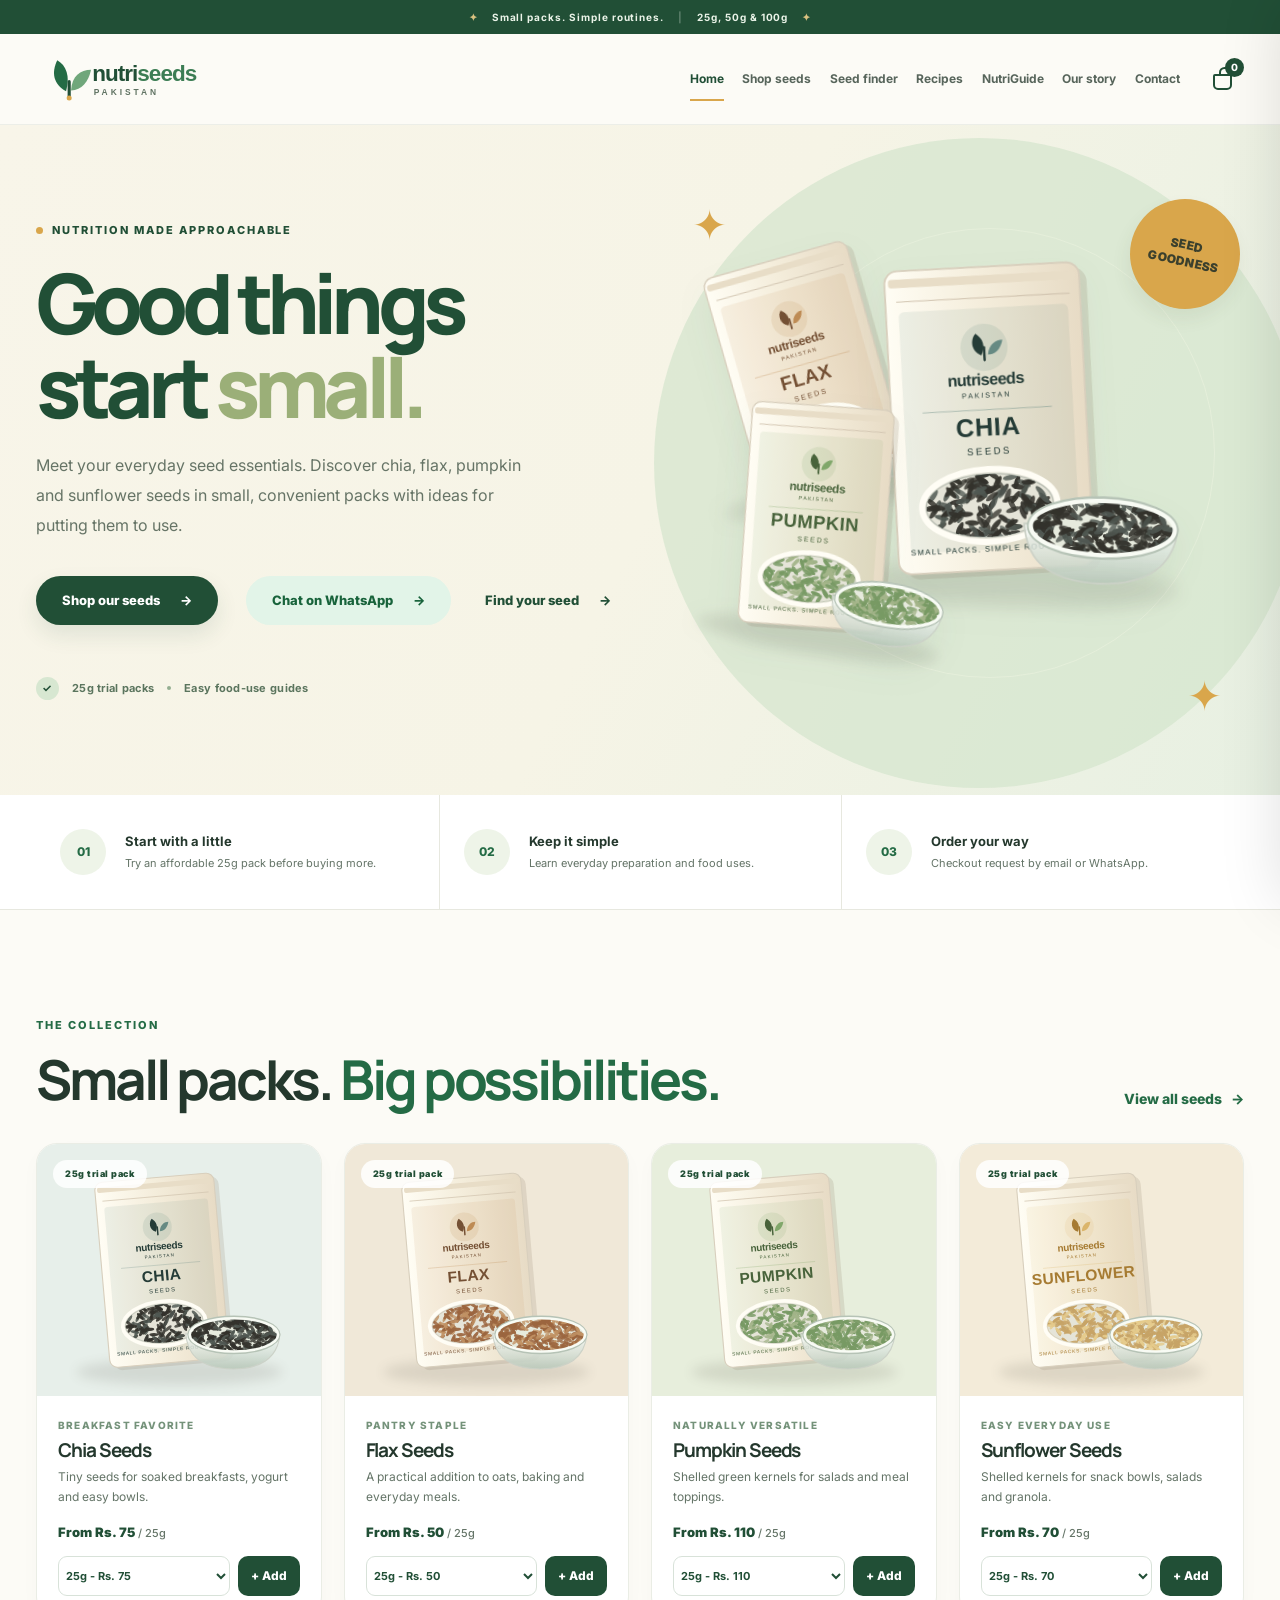
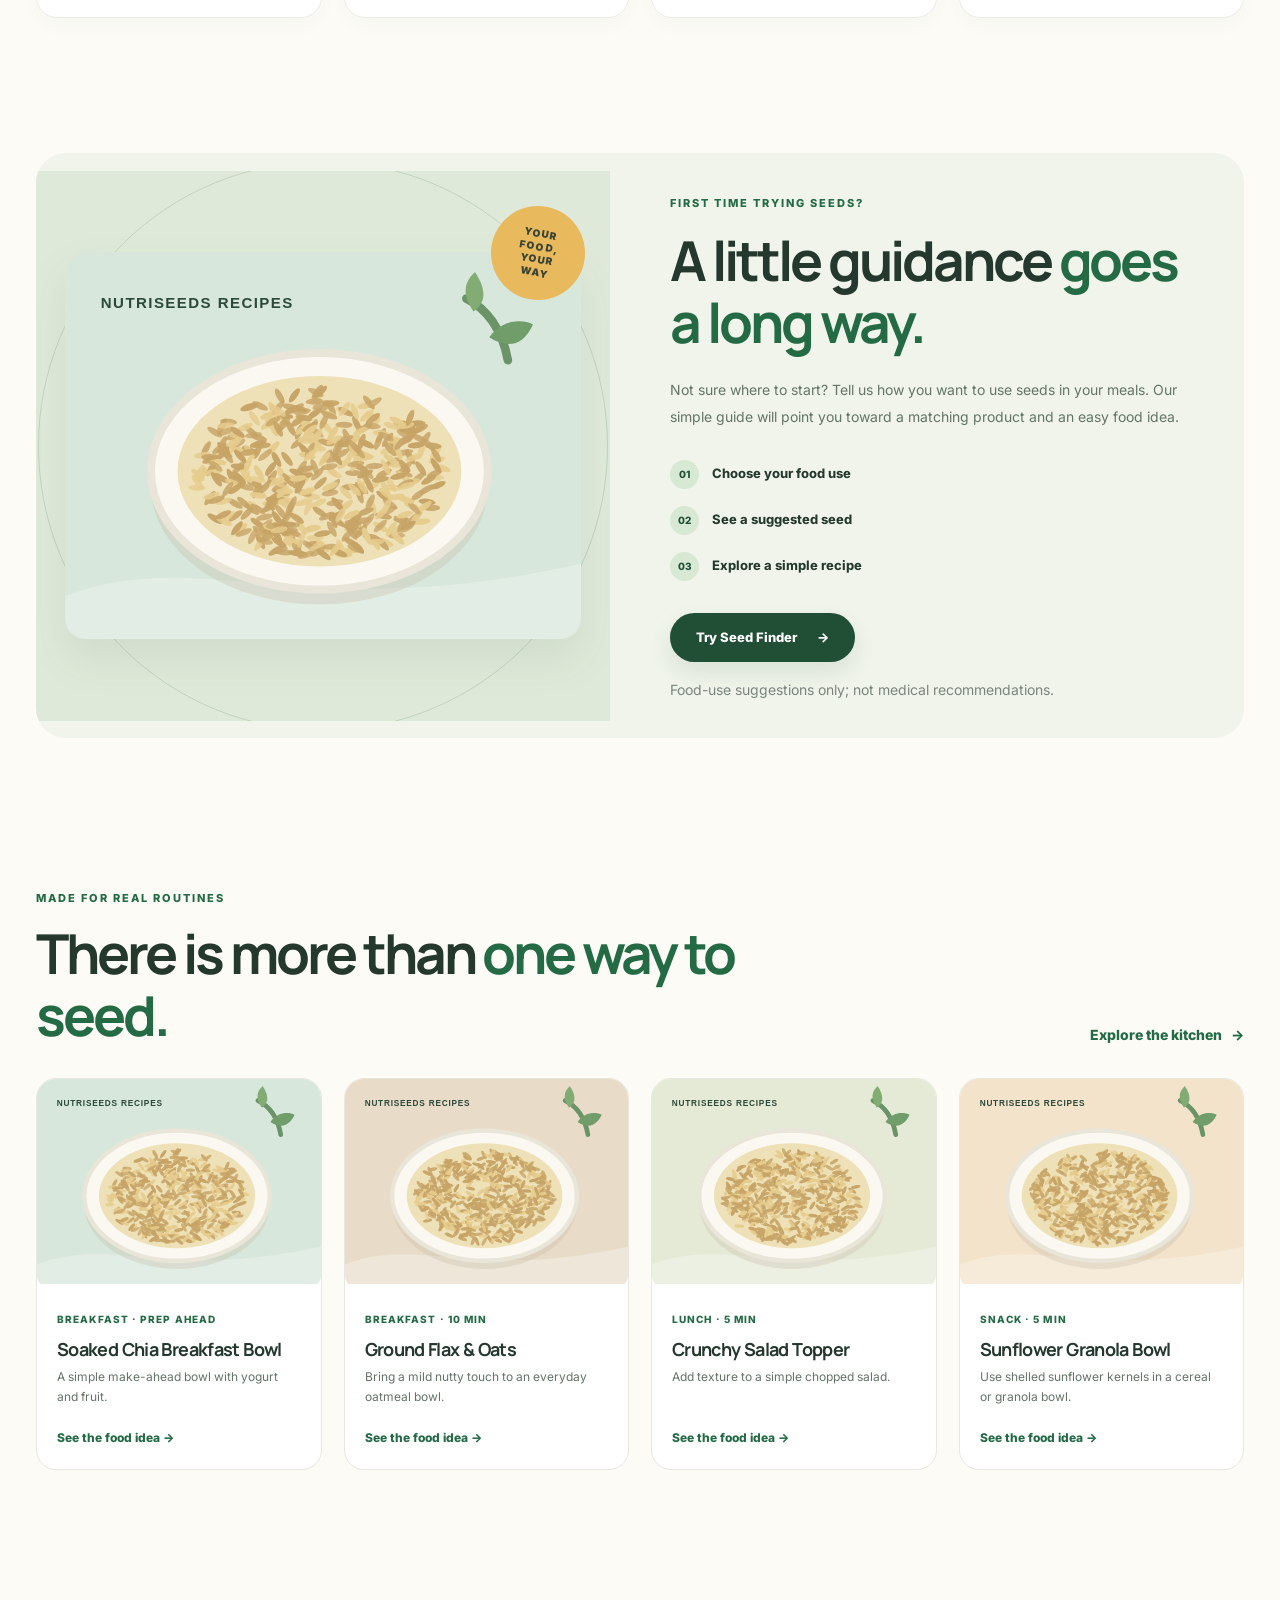
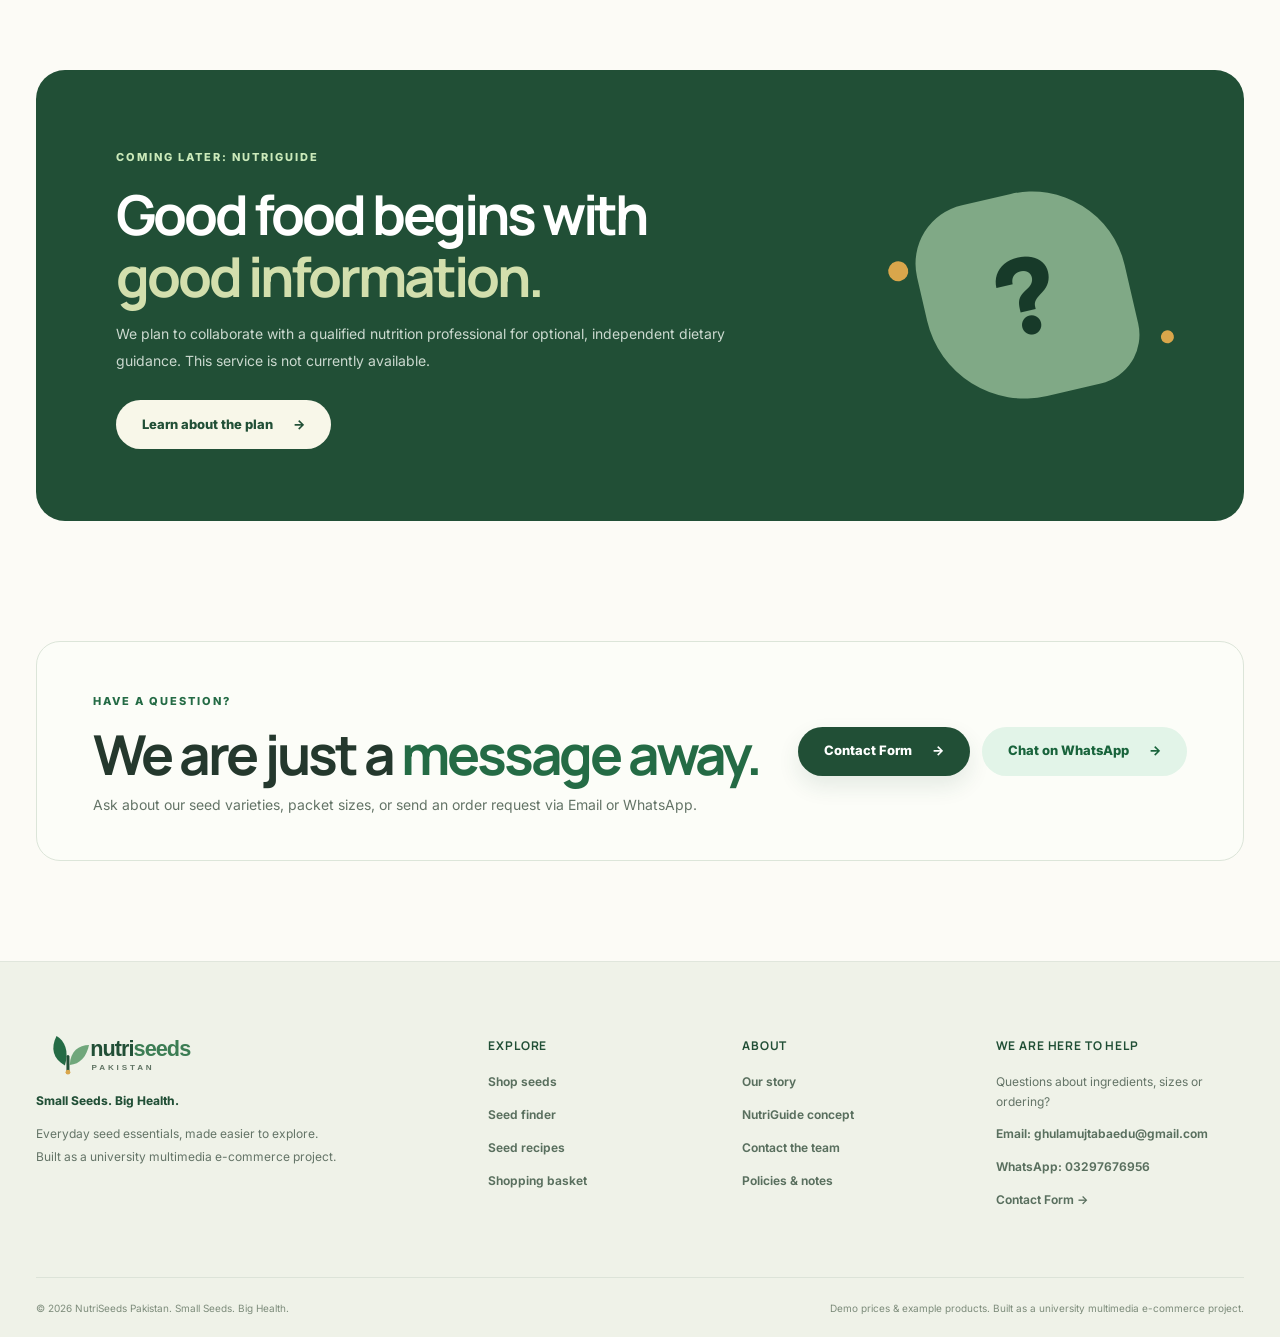
==== index.html @ e5b6f591 "NutriSeeds Pakistan - Completed e-commerce website with Formspree and WhatsApp integrations" ====
<!doctype html><html lang="en"><head><meta charset="utf-8"><meta name="viewport" content="width=device-width,initial-scale=1"><meta name="description" content="Affordable chia, flax, pumpkin and sunflower seeds in small packs. Learn food uses and request an order at NutriSeeds Pakistan."><meta name="theme-color" content="#214F36"><link rel="icon" type="image/svg+xml" href="assets/icons/symbol.svg"><link rel="preconnect" href="https://fonts.googleapis.com"><link rel="preconnect" href="https://fonts.gstatic.com" crossorigin><link href="https://fonts.googleapis.com/css2?family=Inter:wght@400;500;600;700;800&family=Manrope:wght@400;500;600;700;800&display=swap" rel="stylesheet"><link rel="stylesheet" href="assets/css/styles.css"><title>Everyday Seeds, Simply | NutriSeeds Pakistan</title><script src="assets/js/config.js" defer></script><script src="assets/js/data.js" defer></script><script src="assets/js/app.js" defer></script></head><body data-page="home"><a href="#main" class="skip-link">Skip to content</a><div class="announcement"><span class="tiny-star">&#10022;</span> Small packs. Simple routines. <span class="announcement-divider">|</span> 25g, 50g &amp; 100g <span class="tiny-star">&#10022;</span></div>
<header class="site-header"><div class="container nav-shell"><a href="index.html" class="brand" aria-label="NutriSeeds Pakistan home"><img src="assets/icons/logo.svg" width="222" height="56" alt="NutriSeeds Pakistan logo"></a><nav class="desktop-nav" aria-label="Main navigation"><a href="index.html" class="nav-link is-active" aria-current=page>Home</a><a href="shop.html" class="nav-link " >Shop seeds</a><a href="seed-finder.html" class="nav-link " >Seed finder</a><a href="recipes.html" class="nav-link " >Recipes</a><a href="nutriguide.html" class="nav-link " >NutriGuide</a><a href="about.html" class="nav-link " >Our story</a><a href="contact.html" class="nav-link " >Contact</a></nav><div class="header-actions"><button type="button" class="icon-btn cart-trigger" data-drawer-open aria-label="Open shopping basket"><span class="symbol-basket" aria-hidden="true"></span><span class="cart-count" data-cart-count>0</span></button><button class="icon-btn menu-toggle" type="button" data-menu-toggle aria-expanded="false" aria-controls="mobile-nav" aria-label="Open menu"><span></span><span></span><span></span></button></div></div><nav id="mobile-nav" class="mobile-nav" aria-label="Mobile navigation" hidden><a href="index.html" class="nav-link is-active" aria-current=page>Home</a><a href="shop.html" class="nav-link " >Shop seeds</a><a href="seed-finder.html" class="nav-link " >Seed finder</a><a href="recipes.html" class="nav-link " >Recipes</a><a href="nutriguide.html" class="nav-link " >NutriGuide</a><a href="about.html" class="nav-link " >Our story</a><a href="contact.html" class="nav-link " >Contact</a><a href="cart.html" class="nav-link">My basket</a></nav></header><main id="main">
<section class="hero"><div class="container hero-grid"><div class="hero-copy"><span class="eyebrow eyebrow-dark"><span class="eyebrow-dot"></span> NUTRITION MADE APPROACHABLE</span><h1>Good things<br>start <em>small.</em></h1><p class="hero-desc">Meet your everyday seed essentials. Discover chia, flax, pumpkin and sunflower seeds in small, convenient packs with ideas for putting them to use.</p><div class="hero-buttons"><a class="btn btn-primary" href="shop.html">Shop our seeds <span aria-hidden="true">&rarr;</span></a><a class="btn btn-whatsapp" href="https://wa.me/923297676956?text=Hello%20NutriSeeds%20Pakistan!%20I%20am%20interested%20in%20your%20seed%20products.%20Please%20share%20more%20information." target="_blank" rel="noopener noreferrer">Chat on WhatsApp <span aria-hidden="true">&rarr;</span></a><a class="btn btn-plain" href="seed-finder.html">Find your seed <span aria-hidden="true">&rarr;</span></a></div><div class="hero-foot"><span class="hero-foot-icon">&#10003;</span><span>25g trial packs</span><span class="foot-dot"></span><span>Easy food-use guides</span></div></div><div class="hero-visual"><div class="hero-orbit hero-orbit-one"></div><div class="hero-orbit hero-orbit-two"></div><div class="hero-sticker">SEED<br>GOODNESS <span>&#10022;</span></div><img class="hero-pack hero-pack-back" src="assets/images/flax.svg" alt="Illustration of NutriSeeds flax seeds packet"><img class="hero-pack hero-pack-center" src="assets/images/chia.svg" alt="Illustration of NutriSeeds chia seeds packet"><img class="hero-pack hero-pack-front" src="assets/images/pumpkin.svg" alt="Illustration of NutriSeeds pumpkin seeds packet"><div class="hero-spark hero-spark-one">&#10022;</div><div class="hero-spark hero-spark-two">&#10022;</div></div></div></section>
<section class="benefit-band"><div class="container benefit-grid"><div class="benefit"><span class="benefit-icon">01</span><div><strong>Start with a little</strong><p>Try an affordable 25g pack before buying more.</p></div></div><div class="benefit"><span class="benefit-icon">02</span><div><strong>Keep it simple</strong><p>Learn everyday preparation and food uses.</p></div></div><div class="benefit"><span class="benefit-icon">03</span><div><strong>Order your way</strong><p>Checkout request by email or WhatsApp.</p></div></div></div></section>
<section class="section"><div class="container"><div class="section-head"><div><span class="eyebrow">THE COLLECTION</span><h2>Small packs. <em>Big possibilities.</em></h2></div><a class="text-link" href="shop.html">View all seeds <span aria-hidden="true">&rarr;</span></a></div><div class="product-grid" id="featured-products"></div></div></section>
<section class="section section-inset"><div class="container"><div class="feature-split"><div class="feature-art"><div class="feature-art-ring"></div><img src="assets/images/chia-breakfast.svg" alt="Illustrated breakfast bowl with seeds" loading="lazy"><span class="floating-note">YOUR FOOD,<br>YOUR WAY</span></div><div class="feature-copy"><span class="eyebrow">FIRST TIME TRYING SEEDS?</span><h2>A little guidance <em>goes a long way.</em></h2><p>Not sure where to start? Tell us how you want to use seeds in your meals. Our simple guide will point you toward a matching product and an easy food idea.</p><div class="mini-steps"><div><span>01</span> Choose your food use</div><div><span>02</span> See a suggested seed</div><div><span>03</span> Explore a simple recipe</div></div><a href="seed-finder.html" class="btn btn-primary">Try Seed Finder <span aria-hidden="true">&rarr;</span></a><p class="fine-print">Food-use suggestions only; not medical recommendations.</p></div></div></div></section>
<section class="section"><div class="container"><div class="section-head"><div><span class="eyebrow">MADE FOR REAL ROUTINES</span><h2>There is more than <em>one way to seed.</em></h2></div><a class="text-link" href="recipes.html">Explore the kitchen <span aria-hidden="true">&rarr;</span></a></div><div class="recipe-grid" id="featured-recipes"></div></div></section>
<section class="section"><div class="container"><div class="guide-banner"><div><span class="eyebrow eyebrow-light">COMING LATER: NUTRIGUIDE</span><h2>Good food begins with <em>good information.</em></h2><p>We plan to collaborate with a qualified nutrition professional for optional, independent dietary guidance. This service is not currently available.</p><a href="nutriguide.html" class="btn btn-light">Learn about the plan <span aria-hidden="true">&rarr;</span></a></div><div class="guide-shape"><span>?</span><span class="guide-shape-dot one"></span><span class="guide-shape-dot two"></span></div></div></div></section>
<section class="section section-last"><div class="container newsletter-card"><div><span class="eyebrow">HAVE A QUESTION?</span><h2>We are just a <em>message away.</em></h2><p>Ask about our seed varieties, packet sizes, or send an order request via Email or WhatsApp.</p></div><div style="display:flex;gap:12px;flex-wrap:wrap;"><a class="btn btn-primary" href="contact.html">Contact Form <span aria-hidden="true">&rarr;</span></a><a class="btn btn-whatsapp" href="https://wa.me/923297676956?text=Hello%20NutriSeeds%20Pakistan!%20I%20am%20interested%20in%20your%20seed%20products.%20Please%20share%20more%20information." target="_blank" rel="noopener noreferrer">Chat on WhatsApp <span aria-hidden="true">&rarr;</span></a></div></div></section>
</main><footer class="footer"><div class="container footer-grid"><div class="footer-brand"><img src="assets/icons/logo.svg" width="210" height="52" alt="NutriSeeds Pakistan"><p>Small Seeds. Big Health.</p><p>Everyday seed essentials, made easier to explore. Built as a university multimedia e-commerce project.</p></div><div><h3>Explore</h3><a href="shop.html">Shop seeds</a><a href="seed-finder.html">Seed finder</a><a href="recipes.html">Seed recipes</a><a href="cart.html">Shopping basket</a></div><div><h3>About</h3><a href="about.html">Our story</a><a href="nutriguide.html">NutriGuide concept</a><a href="contact.html">Contact the team</a><a href="about.html#policies">Policies &amp; notes</a></div><div><h3>We are here to help</h3><p>Questions about ingredients, sizes or ordering?</p><a class="footer-contact" href="mailto:ghulamujtabaedu@gmail.com">Email: ghulamujtabaedu@gmail.com</a><a class="footer-contact" href="https://wa.me/923297676956?text=Hello%20NutriSeeds%20Pakistan!%20I%20am%20interested%20in%20your%20seed%20products.%20Please%20share%20more%20information." target="_blank" rel="noopener noreferrer">WhatsApp: 03297676956</a><a class="footer-contact" href="contact.html">Contact Form &rarr;</a></div></div><div class="container footer-bottom"><span>&copy; <span id="year">2026</span> NutriSeeds Pakistan. Small Seeds. Big Health.</span><span>Demo prices &amp; example products. Built as a university multimedia e-commerce project.</span></div></footer><div class="drawer-backdrop" id="drawer-backdrop" hidden></div><aside class="cart-drawer" id="cart-drawer" role="dialog" aria-modal="true" aria-labelledby="drawer-heading" aria-hidden="true" inert><div class="drawer-head"><div><span class="eyebrow">YOUR PICKS</span><h2 id="drawer-heading">Shopping basket <span data-cart-count>0</span></h2></div><button type="button" class="icon-btn close-drawer" aria-label="Close basket" data-drawer-close>&times;</button></div><div id="drawer-items" class="drawer-items"></div><div class="drawer-footer"><div class="subtotal-row"><span>Subtotal</span><strong id="drawer-subtotal">Rs. 0</strong></div><p class="fine-print">Delivery is confirmed separately. No payment is taken on this website.</p><a href="cart.html" class="btn btn-primary btn-block">Go to checkout <span aria-hidden="true">&rarr;</span></a><button type="button" class="btn btn-whatsapp btn-block" id="drawer-whatsapp-btn" style="margin-top:10px;">Quick Order via WhatsApp <span aria-hidden="true">&rarr;</span></button></div></aside><div id="toast" class="toast" role="status" aria-live="polite"></div></body></html>
---- assets/css/styles.css ----
:root{--forest:#214f36;--forest-dark:#163b2a;--green:#246b45;--sage:#78aa86;--cream:#f6f3e8;--canvas:#fcfbf6;--ink:#24382d;--muted:#647467;--gold:#d9a64b;--line:#e7e8df;--card:#fff;--soft:#eff4e8;--radius:22px;--shadow:0 20px 48px rgba(22,59,42,.08)}
*{box-sizing:border-box}html{scroll-behavior:smooth}body{margin:0;background:var(--canvas);color:var(--ink);font:16px/1.65 Inter,Arial,sans-serif;-webkit-font-smoothing:antialiased}img{display:block;max-width:100%}button,input,textarea,select{font:inherit}button{cursor:pointer}button:disabled{cursor:not-allowed;opacity:.55}a{color:inherit;text-decoration:none}h1,h2,h3,h4,p{margin-top:0}h1,h2,h3,h4{font-family:Manrope,Inter,Arial,sans-serif;letter-spacing:-.055em;line-height:1.13}h1{font-size:clamp(3.1rem,6.5vw,6.7rem)}h2{font-size:clamp(2.15rem,4.3vw,4rem)}h3{font-size:1.24rem;letter-spacing:-.035em}em{font-style:normal;color:var(--green)}p{color:var(--muted)}.container{max-width:1216px;width:calc(100% - 72px);margin-inline:auto}.narrow{max-width:820px}.section{padding:100px 0}.section-last{padding-top:20px;padding-bottom:100px}.soft-section{background:#f4f6ee}.section-inset{padding-top:35px;padding-bottom:45px}.eyebrow{display:inline-flex;align-items:center;gap:9px;color:var(--green);font:800 11px/1.5 Inter,Arial,sans-serif;letter-spacing:.18em;text-transform:uppercase}.eyebrow-dark{color:var(--forest)}.eyebrow-light{color:#cbeaba}.eyebrow-dot{width:7px;height:7px;border-radius:50%;background:var(--gold)}.text-link{font-size:14px;font-weight:800;color:var(--green);display:inline-flex;gap:9px;align-items:center;white-space:nowrap}.text-link:hover{text-decoration:underline}.btn{display:inline-flex;align-items:center;justify-content:center;gap:20px;padding:15px 25px;border:1px solid transparent;border-radius:100px;font-size:13px;line-height:1.2;font-weight:800;transition:transform .2s,background .2s,border-color .2s,box-shadow .2s;text-align:center;min-height:49px}.btn:hover:not(:disabled){transform:translateY(-2px)}.btn:focus-visible,a:focus-visible,button:focus-visible,input:focus-visible,select:focus-visible,textarea:focus-visible,summary:focus-visible{outline:3px solid #daa340;outline-offset:3px}.btn-primary{background:var(--forest);color:#fff;box-shadow:0 10px 22px #214f361b}.btn-primary:hover{background:#32774f}.btn-outline{background:#fff;color:var(--forest);border-color:#b1c5b2}.btn-outline:hover{border-color:var(--forest)}.btn-plain{padding-left:5px;padding-right:5px;color:var(--forest)}.btn-light{background:#f8f7e9;color:var(--forest)}.btn-block{width:100%}.btn-whatsapp{background:#e2f4e8;color:#18633b}.btn-whatsapp:hover{background:#c9e9d4}.fine-print{font-size:12px;color:#79857c;line-height:1.65}.skip-link{position:absolute;z-index:500;top:-100px;left:20px;background:#fff;color:#000;padding:12px}.skip-link:focus{top:15px}.announcement{min-height:34px;display:flex;gap:14px;justify-content:center;align-items:center;background:var(--forest);color:#ebf4e9;font-size:10px;letter-spacing:.095em;font-weight:700;text-align:center;padding:7px 16px}.tiny-star{color:#d9c180}.announcement-divider{opacity:.3}.site-header{z-index:80;position:sticky;top:0;background:rgba(252,251,246,.96);backdrop-filter:blur(16px);border-bottom:1px solid rgba(33,79,54,.07)}.nav-shell{display:flex;align-items:center;justify-content:space-between;gap:20px;height:90px}.brand{flex-shrink:0}.brand img{width:218px;height:auto}.desktop-nav{display:flex;align-items:center;gap:clamp(11px,1.45vw,25px);margin-left:auto}.nav-link{font-size:12px;white-space:nowrap;font-weight:700;color:#57655b;position:relative;transition:color .2s}.nav-link:hover,.nav-link.is-active{color:var(--forest)}.desktop-nav .nav-link.is-active:after{content:"";position:absolute;bottom:-12px;left:0;right:0;height:2px;background:var(--gold)}.header-actions{display:flex;align-items:center;gap:12px}.icon-btn{border:0;background:transparent;display:inline-flex;position:relative;align-items:center;justify-content:center;width:44px;height:44px;border-radius:50%;color:var(--forest)}.icon-btn:hover{background:#eaf0e8}.cart-count{position:absolute;top:1px;right:0;width:19px;height:19px;font-size:10px;border-radius:50%;color:#fff;background:var(--forest);display:grid;place-items:center;font-weight:800}.symbol-basket{width:19px;height:16px;border:2px solid var(--forest);border-radius:2px 2px 5px 5px;position:relative;margin-top:6px}.symbol-basket:before{content:"";position:absolute;left:4px;top:-9px;width:7px;height:7px;border:2px solid var(--forest);border-bottom:0;border-radius:8px 8px 0 0}.menu-toggle{display:none;flex-direction:column;gap:5px}.menu-toggle span{display:block;width:20px;height:2px;background:var(--forest);border-radius:1px}.mobile-nav{display:none}.hero{background:linear-gradient(116deg,#f8f5e9 0%,#f6f4e6 52%,#e7f0e2 100%);overflow:hidden}.hero-grid{min-height:656px;display:grid;grid-template-columns:52% 48%;align-items:center}.hero-copy{position:relative;z-index:3;padding:70px 0 75px}.hero h1{max-width:680px;margin:18px 0 22px;font-weight:800;color:var(--forest);letter-spacing:-.082em;line-height:1.01}.hero h1 em{color:#9baf78}.hero-desc{font-size:16px;line-height:1.9;max-width:510px;color:#667466}.hero-buttons{display:flex;align-items:center;gap:28px;flex-wrap:wrap;margin-top:35px}.hero-foot{display:flex;gap:13px;align-items:center;margin-top:52px;color:#5b755e;font-size:11px;font-weight:700;letter-spacing:.025em}.hero-foot-icon{border-radius:50%;width:23px;height:23px;background:#d7e7d1;display:inline-grid;place-items:center;color:var(--forest)}.foot-dot{width:4px;height:4px;border-radius:50%;background:#94ae91}.hero-visual{height:670px;position:relative;isolation:isolate}.hero-orbit{position:absolute;border-radius:50%;z-index:-2}.hero-orbit-one{width:650px;height:650px;background:#d5e5ce;left:-10px;top:13px;opacity:.7}.hero-orbit-two{width:450px;height:450px;border:1px solid #e8f0dc;left:101px;top:103px;opacity:.8}.hero-pack{position:absolute;width:min(110%,560px);filter:drop-shadow(0 16px 16px #29513b10)}.hero-pack-back{width:350px;top:85px;left:-13px;transform:rotate(-11deg)}.hero-pack-center{width:460px;top:88px;left:123px;transform:rotate(2deg)}.hero-pack-front{width:335px;top:244px;left:5px;transform:rotate(9deg)}.hero-sticker{position:absolute;z-index:3;right:4px;top:74px;background:var(--gold);color:#3b402d;width:110px;height:110px;border-radius:50%;display:grid;place-items:center;text-align:center;font-size:12px;font-weight:900;line-height:1.4;letter-spacing:.04em;transform:rotate(12deg);box-shadow:0 10px 18px #47553015}.hero-sticker span{display:none}.hero-spark{position:absolute;color:var(--gold);font-size:42px}.hero-spark-one{top:65px;left:28px}.hero-spark-two{bottom:65px;right:22px}.benefit-band{background:#fff;border-bottom:1px solid var(--line)}.benefit-grid{display:grid;grid-template-columns:repeat(3,1fr)}.benefit{display:flex;align-items:center;gap:19px;padding:34px 24px}.benefit+.benefit{border-left:1px solid var(--line)}.benefit-icon{border-radius:50%;width:46px;height:46px;display:grid;flex-shrink:0;place-items:center;background:#eef4e8;color:var(--green);font-weight:800;font-size:12px}.benefit strong{display:block;font-size:13px}.benefit p{font-size:11px;margin:3px 0 0;line-height:1.6}.section-head{display:flex;align-items:flex-end;justify-content:space-between;gap:30px;margin-bottom:32px}.section-head h2{max-width:740px;margin:12px 0 0}.product-grid{display:grid;grid-template-columns:repeat(4,minmax(0,1fr));gap:22px}.product-card{border:1px solid #eaede5;border-radius:21px;background:#fff;overflow:hidden;display:flex;flex-direction:column;box-shadow:0 8px 20px rgba(33,79,54,.025);transition:transform .2s,box-shadow .2s}.product-card:hover{transform:translateY(-4px);box-shadow:var(--shadow)}.product-card .product-media{display:flex;align-items:center;justify-content:center;position:relative;background:var(--tile,#eff4e8);min-height:250px;overflow:hidden}.product-card .product-media img{width:100%;max-width:330px;height:252px;object-fit:contain;transition:transform .25s}.product-card:hover .product-media img{transform:scale(1.055)}.product-card .product-media .small-badge{position:absolute;top:16px;left:16px;color:var(--forest);background:#ffffffda;border-radius:100px;padding:7px 12px;font-size:9px;font-weight:900;letter-spacing:.06em}.product-content{padding:21px;display:flex;flex-direction:column;flex:1}.product-content .product-meta{color:#74927a;font-size:10px;letter-spacing:.12em;font-weight:800;text-transform:uppercase}.product-content h3{font-size:19px;letter-spacing:-.055em;margin:7px 0 5px}.product-content h3 a:hover{text-decoration:underline}.product-content p{font-size:12px;line-height:1.7;margin:0 0 13px;min-height:42px}.product-price{font-size:13px;font-weight:900;color:var(--forest);margin-top:auto}.product-price small{font-weight:500;color:var(--muted);font-size:11px}.product-purchase{display:flex;gap:8px;margin-top:13px}.product-purchase select{font-size:11px;font-weight:700;background:#fff;border:1px solid #d8e2d9;border-radius:9px;padding:9px 3px;min-width:0;flex:1;color:var(--forest)}.product-purchase button{border:0;background:var(--forest);color:#fff;border-radius:10px;padding:10px 13px;font-size:12px;font-weight:800;white-space:nowrap}.product-purchase button:hover{background:#397c53}.feature-split{display:grid;grid-template-columns:1fr 1fr;align-items:center;gap:60px;border-radius:30px;background:#f0f4ea;overflow:hidden;min-height:540px}.feature-art{position:relative;background:#dfe9d9;min-height:550px;display:grid;place-items:center;overflow:hidden}.feature-art img{width:90%;position:relative;z-index:1;filter:drop-shadow(0 20px 20px rgba(31,57,30,.07));border-radius:20px}.feature-art-ring{width:570px;height:570px;border:1px solid #bfd4bd;border-radius:50%;position:absolute}.floating-note{position:absolute;top:35px;right:25px;z-index:2;background:#e8b95d;color:#3b4535;font:900 10px/1.3 Inter,sans-serif;letter-spacing:.12em;padding:20px;border-radius:50%;width:94px;height:94px;display:grid;place-items:center;text-align:center;transform:rotate(10deg)}.feature-copy{padding:35px 65px 35px 0}.feature-copy h2{margin:15px 0 22px}.feature-copy p{font-size:14px;line-height:1.95}.mini-steps{display:grid;gap:17px;margin:30px 0 32px}.mini-steps div{font-size:13px;font-weight:750}.mini-steps span{display:inline-grid;place-items:center;width:29px;height:29px;border-radius:50%;background:#d8e9d3;color:var(--forest);font-weight:800;font-size:10px;margin-right:10px}.feature-copy .fine-print{margin:14px 0 0}.recipe-grid{display:grid;grid-template-columns:repeat(4,minmax(0,1fr));gap:22px}.recipe-card{border-radius:20px;overflow:hidden;background:#fff;border:1px solid var(--line)}.recipe-card img{width:100%;height:205px;object-fit:cover}.recipe-content{padding:20px}.recipe-content .recipe-tag{font-size:10px;letter-spacing:.11em;text-transform:uppercase;color:var(--green);font-weight:800}.recipe-content h3{margin:8px 0;font-size:18px}.recipe-content p{font-size:12px;min-height:44px;margin-bottom:12px}.recipe-content .text-link{font-size:12px}.guide-banner{background:var(--forest);color:#fff;border-radius:29px;padding:72px 80px;display:grid;grid-template-columns:1fr 240px;align-items:center;gap:50px;overflow:hidden;position:relative}.guide-banner h2{color:#fff;max-width:650px;margin:14px 0}.guide-banner h2 em{color:#d3dfad}.guide-banner p{color:#cbd9cf;max-width:670px;font-size:14px;line-height:1.9;margin-bottom:26px}.guide-shape{width:205px;height:205px;background:#80a986;transform:rotate(-13deg);border-radius:60px 95px 50px 100px;display:grid;place-items:center;position:relative;color:#173a29;font-size:105px;font-weight:800}.guide-shape-dot{position:absolute;background:var(--gold);border-radius:50%;width:20px;height:20px}.guide-shape-dot.one{left:-27px;top:40px}.guide-shape-dot.two{right:-32px;bottom:24px;width:13px;height:13px}.newsletter-card{border:1px solid #dce5d9;padding:44px 56px;border-radius:24px;display:flex;gap:30px;align-items:center;justify-content:space-between;background:#fcfdf8}.newsletter-card h2{margin:10px 0 8px}.newsletter-card p{margin-bottom:0;font-size:14px}.footer{background:#eff2e8;border-top:1px solid #e0e6dc;padding:66px 0 0}.footer-grid{display:grid;grid-template-columns:2fr 1fr 1fr 1.25fr;gap:55px;padding-bottom:55px}.footer-brand img{max-width:210px}.footer-brand p{font-size:12px;line-height:1.9;max-width:300px;margin:10px 0 0}.footer-brand p:first-of-type{font-weight:750;color:var(--forest)}.footer h3{font-size:12px;text-transform:uppercase;letter-spacing:.07em;margin:11px 0 20px;color:var(--forest)}.footer a{display:block;font-size:12px;color:#596f5e;margin-bottom:13px;font-weight:650}.footer a:hover{color:var(--forest);text-decoration:underline}.footer-grid>div:last-child p{font-size:12px}.footer-bottom{border-top:1px solid #dce3d8;min-height:60px;display:flex;align-items:center;justify-content:space-between;gap:10px;color:#7d8c7b;font-size:10px}.page-top{background:#eff3e9;padding:98px 0 100px;position:relative;overflow:hidden}.page-top:after{content:"";position:absolute;right:-120px;top:-120px;width:475px;height:475px;border-radius:50%;border:1px solid #ceddc9;box-shadow:0 0 0 80px #e4eddd50,0 0 0 170px #e7f0e366;pointer-events:none}.page-top h1{color:var(--forest);font-size:clamp(3.25rem,6vw,6.1rem);margin:17px 0 22px;line-height:1.05}.page-top p{max-width:620px;color:#687b6b;font-size:16px;line-height:1.9;margin-bottom:0}.page-top-small{padding:69px 0 75px}.page-top-small h1{font-size:clamp(3rem,5vw,5rem)}.shop-section{padding-top:55px}.shop-toolbar{display:flex;align-items:center;justify-content:space-between;gap:25px;flex-wrap:wrap;margin-bottom:26px}.shop-toolbar p{font-size:12px;margin:0}.shop-toolbar p strong{color:var(--forest)}.toolbar-controls{display:flex;align-items:center;gap:9px;flex-wrap:wrap}.toolbar-controls label{font-size:11px;color:var(--muted);font-weight:700}.toolbar-controls select{border:1px solid #dce5d9;background:#fff;border-radius:10px;padding:10px 12px;font-size:11px;color:var(--forest)}.shop-info{border-radius:12px;background:#f2f5ed;display:flex;align-items:center;gap:12px;margin-top:34px;padding:18px 22px}.shop-info p{font-size:11px;line-height:1.7;margin:0}.info-dot{border:1px solid #6b9b73;color:var(--forest);border-radius:50%;width:20px;height:20px;display:grid;place-items:center;font-size:12px;flex-shrink:0}.breadcrumb{display:flex;gap:11px;align-items:center;font-size:11px;color:#7a897c;margin-bottom:28px}.breadcrumb a:hover{text-decoration:underline}.product-detail{display:grid;grid-template-columns:1.05fr .95fr;gap:65px}.product-detail-image{border-radius:27px;min-height:565px;background:var(--tile);display:grid;place-items:center;overflow:hidden}.product-detail-image img{height:auto;width:90%;max-width:590px}.detail-info{padding:24px 0}.detail-info h1{font-size:clamp(2.65rem,4.4vw,4.6rem);margin:18px 0 15px}.detail-info .lead{font-size:15px;line-height:1.9;max-width:500px}.detail-price{font-size:30px;font-weight:850;letter-spacing:-.035em;color:var(--forest);margin:24px 0 20px}.detail-control-label{display:block;font-size:11px;font-weight:850;letter-spacing:.065em;color:var(--forest);margin-bottom:10px}.size-options{display:flex;gap:12px;margin-bottom:26px;flex-wrap:wrap}.size-choice{background:#fff;border:1px solid #d8e1d7;border-radius:12px;min-width:100px;padding:12px 17px;font-size:13px;font-weight:800;color:var(--forest)}.size-choice small{display:block;font-size:10px;font-weight:600;color:var(--muted)}.size-choice.is-selected{background:#e4efde;border:2px solid var(--green);padding:11px 16px}.quantity-control{display:flex;align-items:center;justify-content:space-between;border:1px solid #d8e1d7;border-radius:12px;width:135px;height:48px}.quantity-control button{border:0;background:transparent;width:42px;height:45px;font-size:23px;color:var(--forest)}.quantity-control span{font-weight:800}.detail-buy-row{display:flex;gap:13px;align-items:center;flex-wrap:wrap;margin:24px 0 33px}.detail-buy-row .btn{min-width:190px}.detail-buy-row .quantity-control{height:49px}.detail-bullets{padding:0;list-style:none;display:grid;gap:14px;margin-top:23px}.detail-bullets li{display:flex;gap:13px;font-size:12px;line-height:1.65;color:#5b6e60}.detail-bullets li:before{content:"";width:7px;height:7px;background:#81aa86;border-radius:50%;margin-top:7px;flex-shrink:0}.detail-notes{border-top:1px solid var(--line);margin-top:28px;padding-top:18px}.detail-notes details{border-bottom:1px solid var(--line);padding:14px 0}.detail-notes summary{font-size:13px;font-weight:800;cursor:pointer}.detail-notes p{font-size:12px;line-height:1.8;margin:12px 0}.product-grid-related{grid-template-columns:repeat(3,minmax(0,1fr))}.checkout-section{padding-top:56px}.checkout-layout{display:grid;grid-template-columns:minmax(0,1.6fr) minmax(275px,.78fr);gap:28px;align-items:start}.checkout-primary{display:grid;gap:24px}.checkout-card,.contact-form-card{background:#fff;border:1px solid #e7eae2;border-radius:21px;padding:31px;box-shadow:0 12px 23px #214f3608}.checkout-card-header{display:flex;justify-content:space-between;align-items:center;gap:10px;margin-bottom:22px}.checkout-card h2,.contact-form-card h2{font-size:24px;margin:0}.checkout-card-header .text-link{font-size:11px}.cart-row{display:grid;grid-template-columns:105px minmax(0,1fr) auto;align-items:center;gap:17px;padding:18px 0;border-bottom:1px solid var(--line)}.cart-row:last-child{border-bottom:0}.cart-row img{width:105px;height:102px;object-fit:contain;background:var(--tile);border-radius:14px}.cart-row-main strong{display:block;font-size:14px}.cart-row-main small{display:block;color:var(--muted);margin:5px 0;font-size:11px}.cart-row-actions{display:flex;align-items:center;gap:14px;flex-wrap:wrap}.cart-row-actions button{border:0;background:transparent;color:#ad645d;font-size:11px;text-decoration:underline}.qty-stepper{border:1px solid #dce5db;display:flex;align-items:center;border-radius:8px;overflow:hidden}.qty-stepper button{color:var(--forest);font-size:15px;text-decoration:none;width:28px;height:26px}.qty-stepper span{font-size:11px;font-weight:800;min-width:24px;text-align:center}.cart-row-cost{font-weight:800;font-size:13px;white-space:nowrap}.empty-basket{text-align:center;padding:45px 15px}.empty-basket .empty-symbol{font-size:60px;color:var(--sage)}.empty-basket h3{font-size:24px;margin:10px}.empty-basket p{font-size:13px}.empty-basket .btn{margin-top:12px}.checkout-card form,.contact-form-card form{display:grid;gap:21px}.form-grid{display:grid;grid-template-columns:1fr 1fr;gap:17px}.field{display:grid;gap:7px;font-size:11px;color:#34483b;font-weight:750}.field span{color:#a86b4f}.field span.optional{font-weight:500;color:var(--muted)}.field input,.field select,.field textarea{width:100%;border:1px solid #dbe2d8;border-radius:10px;min-height:46px;background:#fff;padding:12px 14px;font-weight:500;color:var(--forest);outline:none}.field input::placeholder,.field textarea::placeholder{color:#9bab9f}.field textarea{resize:vertical}.field input:focus,.field textarea:focus,.field select:focus{border-color:#82ac8b;box-shadow:0 0 0 3px #e7f2e5}.check-field{display:flex;gap:10px;align-items:flex-start;color:#637268;font-size:11px;line-height:1.65}.check-field input{accent-color:var(--green);margin-top:3px}.form-feedback{font-size:12px;margin:0;line-height:1.6}.form-feedback[data-type="error"]{color:#a83834}.form-feedback[data-type="success"]{color:#267443}.checkout-actions{display:flex;align-items:center;gap:12px;flex-wrap:wrap}.checkout-actions .btn{flex:1;min-width:205px}.checkout-card .fine-print{margin:0}.checkout-aside{position:sticky;top:120px}.summary-card{background:#eaf1e6;border-radius:21px;padding:30px}.summary-card>p{font-size:11px;color:#728477;line-height:1.7}.summary-item{display:flex;justify-content:space-between;align-items:baseline;gap:12px;font-size:11px;padding:10px 0;border-bottom:1px solid #d6e3d2}.summary-item strong{font-size:11px}.summary-total{display:flex;justify-content:space-between;gap:15px;margin-top:26px;padding-top:17px;border-top:1px solid #c5d7c0;font-size:16px}.summary-total strong{font-size:22px;color:var(--forest)}.summary-line{display:flex;justify-content:space-between;gap:15px;font-size:11px;color:var(--muted);margin-top:20px}.summary-line strong{color:var(--forest)}.summary-help{padding:27px 12px}.summary-help strong{font-size:13px}.summary-help p{font-size:11px;margin-top:7px}.finder-top,.recipe-top,.contact-top,.about-top{background:#f0f4e9}.finder-panel{padding:42px;background:#fff;border-radius:27px;border:1px solid var(--line);box-shadow:var(--shadow)}.finder-progress{display:flex;justify-content:space-between;font-size:10px;color:#75917b;letter-spacing:.1em;font-weight:800}.finder-panel h2{font-size:29px;margin:16px 0 26px}.choice-grid{display:grid;grid-template-columns:1fr 1fr;gap:14px}.choice-card{text-align:left;padding:22px;border:1px solid #e1e7db;background:#fbfcf8;border-radius:17px;display:flex;flex-direction:column;gap:7px;transition:border-color .2s,background .2s,transform .2s}.choice-card:hover{transform:translateY(-2px);border-color:#7dae87}.choice-card.is-selected{background:#eaf4e9;border:2px solid #327b4d;padding:21px}.choice-icon{width:37px;height:37px;display:grid;place-items:center;background:#e3ede0;color:var(--green);border-radius:50%;font-size:10px;font-weight:850}.choice-card strong{font-size:15px;color:var(--forest)}.choice-card small{font-size:11px;color:#829185}.finder-result{margin-top:30px;background:#f2f6ec;border:1px solid #dbe8d6;border-radius:20px;padding:25px}.finder-result-row{display:flex;align-items:center;gap:22px}.finder-result img{width:180px;height:180px;object-fit:contain;flex-shrink:0}.finder-result h3{font-size:28px;margin:9px 0}.finder-result p{font-size:12px}.finder-result .btn{margin-top:10px}.safety-note{max-width:750px;font-size:12px;margin:25px auto 0;text-align:center}.recipe-grid-page{grid-template-columns:repeat(2,1fr)}.recipe-grid-page .recipe-card img{height:300px}.recipe-grid-page .recipe-content p{min-height:0}.recipe-card details{margin-top:17px;border-top:1px solid var(--line);padding-top:12px}.recipe-card summary{font-size:12px;font-weight:850;color:var(--green);cursor:pointer}.recipe-card details p,.recipe-card details li{font-size:12px;line-height:1.85}.recipe-card details ul{padding-left:20px;color:var(--muted)}.faq-heading{margin-bottom:26px}.faq-heading h2{margin:9px 0}.faq-list{border-top:1px solid #d8e5d7}.faq-list details{padding:21px 0;border-bottom:1px solid #d8e5d7}.faq-list summary{cursor:pointer;list-style:none;font-weight:800;font-size:15px;position:relative;padding-right:30px}.faq-list summary::-webkit-details-marker{display:none}.faq-list summary:after{content:'+';position:absolute;right:2px;top:0;font-size:23px;font-weight:400;color:var(--green)}.faq-list details[open] summary:after{content:'-'} .faq-list p{font-size:13px;line-height:1.9;max-width:760px;margin:14px 0 0}.availability-chip{display:inline-block;border:1px solid #aac6a7;border-radius:100px;background:#e0edda;padding:9px 16px;font-size:11px;margin-top:25px;color:var(--forest);font-weight:800}.guide-split{background:transparent;gap:90px}.guide-illustration{min-height:470px;border-radius:27px;background:#dbe9d5;display:grid;place-items:center;position:relative;overflow:hidden}.guide-illustration:after{content:"";width:320px;height:320px;position:absolute;border:1px solid #b7d0b1;border-radius:50%;right:-130px;top:-130px}.guide-illustration-inner{position:relative;z-index:1;border:2px solid #b1c8a9;background:#fafaf2;border-radius:24px;min-width:270px;height:320px;display:grid;place-items:center;padding:25px;box-shadow:0 25px 40px #244b3222}.ill-top{font-size:11px;font-weight:850;letter-spacing:.18em;color:var(--forest)}.guide-illustration-mark{width:160px;height:160px;border-radius:100%;background:#e5eecb;display:grid;place-items:center;font-size:105px;color:var(--forest);font-weight:900;line-height:1}.ill-bottom{font-size:12px;color:#6f816b}.guide-split .feature-copy{padding:20px 0}.note-box{background:#f0f4eb;border-left:3px solid #83a980;padding:18px;font-size:12px;line-height:1.8;color:#59725c;margin-top:22px}.steps-grid{display:grid;grid-template-columns:repeat(3,1fr);gap:22px}.step-card{border:1px solid #dce6d8;border-radius:21px;padding:35px;background:#fff}.step-card>span{color:#8aaa8d;font-weight:850;font-size:14px}.step-card h3{margin:24px 0 11px}.step-card p{font-size:12px;line-height:1.9;margin:0}.about-split{background:transparent;gap:90px}.about-display{position:relative;border-radius:28px;min-height:460px;background:#e3eacd;overflow:hidden;display:grid;place-items:center}.about-display img{width:88%;max-width:540px;position:relative;z-index:1}.about-display>span{position:absolute;font-weight:900;letter-spacing:.18em;font-size:13px;color:#4b785b;top:38px;left:35px}.about-display>span:last-child{top:auto;bottom:35px;left:auto;right:35px}.about-split .feature-copy{padding:20px 0}.contact-layout{display:grid;grid-template-columns:.85fr 1.15fr;gap:80px;align-items:start}.contact-aside{padding-top:22px}.contact-aside h2{margin:16px 0 18px}.contact-aside>p{font-size:13px;line-height:1.85;margin-bottom:33px}.contact-method{border-top:1px solid #e5e9e0;display:flex;gap:17px;padding:21px 0}.contact-method-icon{width:43px;height:43px;border-radius:14px;background:#eaf3e8;display:grid;place-items:center;font-weight:900;color:var(--green);flex-shrink:0}.contact-method strong{display:block;font-size:13px}.contact-method p{font-size:11px;line-height:1.7;margin:6px 0}.contact-method small{font-size:11px;color:#9baa9d}.contact-card-note{background:#edf4e9;padding:19px 22px;color:#657d6a;font-size:12px;border-radius:13px;margin-top:12px;line-height:1.75}.form-intro{font-size:12px;margin:14px 0 22px}.contact-form-card{padding:38px}.drawer-backdrop{position:fixed;inset:0;background:#172f2490;z-index:130;transition:opacity .25s}.cart-drawer{position:fixed;z-index:140;right:0;top:0;bottom:0;width:min(460px,100vw);background:#fff;display:flex;flex-direction:column;transform:translateX(105%);transition:transform .28s cubic-bezier(.2,.8,.2,1);box-shadow:-20px 0 60px #0002}.cart-drawer.is-open{transform:translateX(0)}.drawer-backdrop:not([hidden]){display:block}.drawer-head{display:flex;align-items:center;justify-content:space-between;gap:10px;padding:28px 27px;border-bottom:1px solid var(--line)}.drawer-head h2{font-size:23px;margin:7px 0 0}.drawer-head h2 span{color:var(--sage)}.drawer-items{padding:13px 25px;overflow:auto;flex:1}.drawer-row{display:grid;grid-template-columns:76px 1fr auto;align-items:center;gap:12px;padding:13px 0;border-bottom:1px solid var(--line)}.drawer-row img{width:76px;height:76px;object-fit:contain;background:var(--tile);border-radius:9px}.drawer-row strong{font-size:12px}.drawer-row small{display:block;font-size:10px;color:var(--muted)}.drawer-row .drawer-row-price{font-size:11px;font-weight:800}.drawer-footer{padding:26px;border-top:1px solid var(--line)}.drawer-footer .fine-print{margin:12px 0 22px}.subtotal-row{display:flex;justify-content:space-between;font-size:16px;font-weight:700}.drawer-empty{padding:60px 5px;text-align:center}.drawer-empty p{font-size:13px}.drawer-empty a{display:inline-block;color:var(--green);font-weight:800;font-size:12px;margin-top:12px}.toast{position:fixed;bottom:30px;left:50%;transform:translate(-50%,30px);opacity:0;visibility:hidden;background:var(--forest-dark);color:#fff;padding:13px 21px;border-radius:100px;z-index:200;font-size:12px;font-weight:750;max-width:min(92vw,550px);box-shadow:0 8px 30px #0002;transition:opacity .2s,transform .2s,visibility .2s;text-align:center}.toast.show{transform:translate(-50%,0);opacity:1;visibility:visible}.toast.error{background:#8d3a35}body.drawer-open{overflow:hidden}
@media(max-width:1180px){.desktop-nav{gap:12px}.nav-link{font-size:11px}.brand img{width:192px}.hero-pack-back{left:-30px}.hero-pack-center{left:70px}.hero-pack-front{left:-29px}.hero-sticker{right:-5px}.feature-copy{padding-right:38px}.product-grid,.recipe-grid{gap:16px}.product-content{padding:16px}}
@media(max-width:1020px){.desktop-nav{display:none}.menu-toggle{display:flex}.mobile-nav{display:flex;flex-direction:column;gap:0;padding:10px 36px 22px;background:var(--canvas);border-top:1px solid var(--line)}.mobile-nav[hidden]{display:none}.mobile-nav .nav-link{padding:10px 0;border-bottom:1px solid #eaece5;font-size:13px}.nav-shell{height:76px}.hero-grid{grid-template-columns:51% 49%;min-height:570px}.hero-visual{height:570px}.hero-pack-back{width:280px;top:110px;left:-40px}.hero-pack-center{width:360px;top:116px;left:60px}.hero-pack-front{width:275px;top:260px;left:-42px}.hero-orbit-one{width:520px;height:520px}.hero-sticker{width:83px;height:83px;font-size:10px;right:0;top:90px}.product-grid{grid-template-columns:repeat(2,1fr)}.recipe-grid{grid-template-columns:repeat(2,1fr)}.benefit{padding:24px 13px}.feature-split{gap:30px}.feature-art{min-height:430px}.footer-grid{grid-template-columns:2fr 1fr 1fr;gap:35px}.footer-grid>div:last-child{grid-column:1/-1}.product-detail{gap:35px}.product-detail-image{min-height:480px}.contact-layout{gap:35px}}
@media(max-width:720px){.container{width:calc(100% - 36px)}.section{padding:65px 0}.section-inset{padding:0 0 12px}.section-last{padding-top:0;padding-bottom:65px}.announcement{font-size:9px}.brand img{width:174px}.nav-shell{height:72px}.hero-grid{display:flex;flex-direction:column;min-height:0}.hero-copy{padding:65px 0 10px;width:100%}.hero h1{font-size:clamp(3.45rem,12vw,5.5rem);line-height:1.05;margin-bottom:18px}.hero-desc{font-size:14px}.hero-buttons{gap:20px;margin-top:26px}.hero-foot{margin-top:30px;font-size:10px}.hero-visual{height:420px;width:100%}.hero-orbit-one{width:420px;height:420px;left:calc(50% - 210px);top:0}.hero-orbit-two{width:295px;height:295px;left:calc(50% - 145px);top:60px}.hero-pack-back{width:235px;top:65px;left:calc(50% - 180px)}.hero-pack-center{width:300px;top:55px;left:calc(50% - 75px)}.hero-pack-front{width:205px;top:160px;left:calc(50% - 200px)}.hero-sticker{right:2%;top:35px}.hero-spark-one{top:40px}.hero-spark-two{bottom:30px}.benefit-grid{grid-template-columns:1fr}.benefit{padding:17px 5px;border-bottom:1px solid var(--line)}.benefit+.benefit{border-left:0}.section-head{align-items:start;flex-direction:column;gap:15px}.section-head h2{font-size:clamp(2.1rem,8vw,3.2rem)}.feature-split,.guide-split,.about-split{grid-template-columns:1fr;gap:0}.feature-art{min-height:300px}.feature-art img{width:min(100%,510px)}.feature-copy,.guide-split .feature-copy,.about-split .feature-copy{padding:34px 26px 44px}.feature-split{min-height:0}.guide-banner{grid-template-columns:1fr;padding:36px 27px;gap:15px}.guide-shape{display:none}.guide-banner p{font-size:13px}.newsletter-card{padding:28px;flex-direction:column;align-items:start}.footer-grid{grid-template-columns:repeat(2,1fr);gap:25px}.footer-grid>div:first-child{grid-column:1/-1}.footer-grid>div:last-child{grid-column:auto}.footer-bottom{padding:20px 0;flex-direction:column;align-items:start;line-height:1.6}.page-top{padding:65px 0}.page-top h1{font-size:clamp(3rem,9vw,4.5rem)}.page-top p{font-size:13px;max-width:85%}.page-top:after{width:250px;height:250px;right:-170px}.product-detail{grid-template-columns:1fr;gap:18px}.product-detail-image{min-height:310px}.product-detail-image img{max-width:510px;width:100%}.detail-info{padding:10px}.detail-info h1{font-size:3rem}.checkout-layout,.contact-layout{grid-template-columns:1fr}.checkout-aside{position:static;order:-1}.checkout-card,.contact-form-card{padding:23px}.contact-aside{padding:0}.choice-grid{grid-template-columns:1fr}.finder-panel{padding:24px}.finder-result-row{flex-direction:column;align-items:start}.finder-result img{align-self:center}.steps-grid{grid-template-columns:1fr}.guide-illustration,.about-display{min-height:300px}.guide-illustration-inner{transform:scale(.78)}.about-display img{max-width:420px}.recipe-grid-page .recipe-card img{height:220px}}
@media(max-width:520px){.nav-shell{gap:5px}.brand img{width:160px}.header-actions{gap:0}.hero-visual{height:360px}.hero-pack-back{width:200px;left:calc(50% - 153px);top:50px}.hero-pack-center{width:260px;left:calc(50% - 80px);top:39px}.hero-pack-front{width:180px;left:calc(50% - 175px);top:142px}.hero-orbit-one{width:340px;height:340px;left:calc(50% - 170px)}.hero-sticker{top:35px;right:-5px;width:70px;height:70px;font-size:8px}.hero-buttons .btn{font-size:12px}.product-grid,.recipe-grid,.recipe-grid-page,.product-grid-related{grid-template-columns:1fr}.product-card .product-media{min-height:260px}.product-card .product-media img{height:255px}.recipe-card img{height:245px}.footer-grid{grid-template-columns:1fr 1fr}.footer-grid>div:last-child{grid-column:1/-1}.form-grid{grid-template-columns:1fr}.checkout-actions .btn{width:100%}.cart-row{grid-template-columns:78px 1fr;gap:12px}.cart-row img{width:78px;height:84px}.cart-row-cost{grid-column:2}.checkout-card-header h2{font-size:21px}.checkout-card-header .text-link{white-space:normal}.toolbar-controls{width:100%}.toolbar-controls select{flex:1;max-width:45%}.size-choice{min-width:80px}.detail-buy-row .btn{flex:1}.contact-form-card{padding:21px}}
@media(prefers-reduced-motion:reduce){*,*:before,*:after{scroll-behavior:auto!important;transition:none!important;animation:none!important}}

[hidden]{display:none!important}
.form-feedback[data-type="info"]{color:#1b633b;background:#eef7f0;padding:12px 16px;border-radius:10px;border:1px solid #c9e4cf;margin-top:10px}
.form-feedback[data-type="error"]{color:#a83834;background:#fdf2f2;padding:12px 16px;border-radius:10px;border:1px solid #f2cfcf;margin-top:10px}
.form-feedback[data-type="success"]{color:#196839;background:#eef7f0;padding:12px 16px;border-radius:10px;border:1px solid #c9e4cf;margin-top:10px}
.order-methods-container{margin-top:20px;border-top:1px solid var(--line);padding-top:22px}
.order-methods-grid{display:grid;grid-template-columns:1fr 1fr;gap:16px;margin-top:14px}
.order-method-box{background:#f9fbf8;border:1px solid #dce5db;border-radius:16px;padding:18px;display:flex;flex-direction:column;justify-content:space-between;gap:12px;transition:border-color .2s}
.order-method-box:hover{border-color:var(--green)}
.order-method-box.wa-box{background:#f2faf4;border-color:#c8e5d3}
.order-method-box h4{font-size:14px;margin:0 0 6px;color:var(--forest)}
.order-method-box.wa-box h4{color:#166138}
.order-method-box p{font-size:11px;line-height:1.6;margin:0;color:var(--muted)}
@media(max-width:680px){.order-methods-grid{grid-template-columns:1fr}}
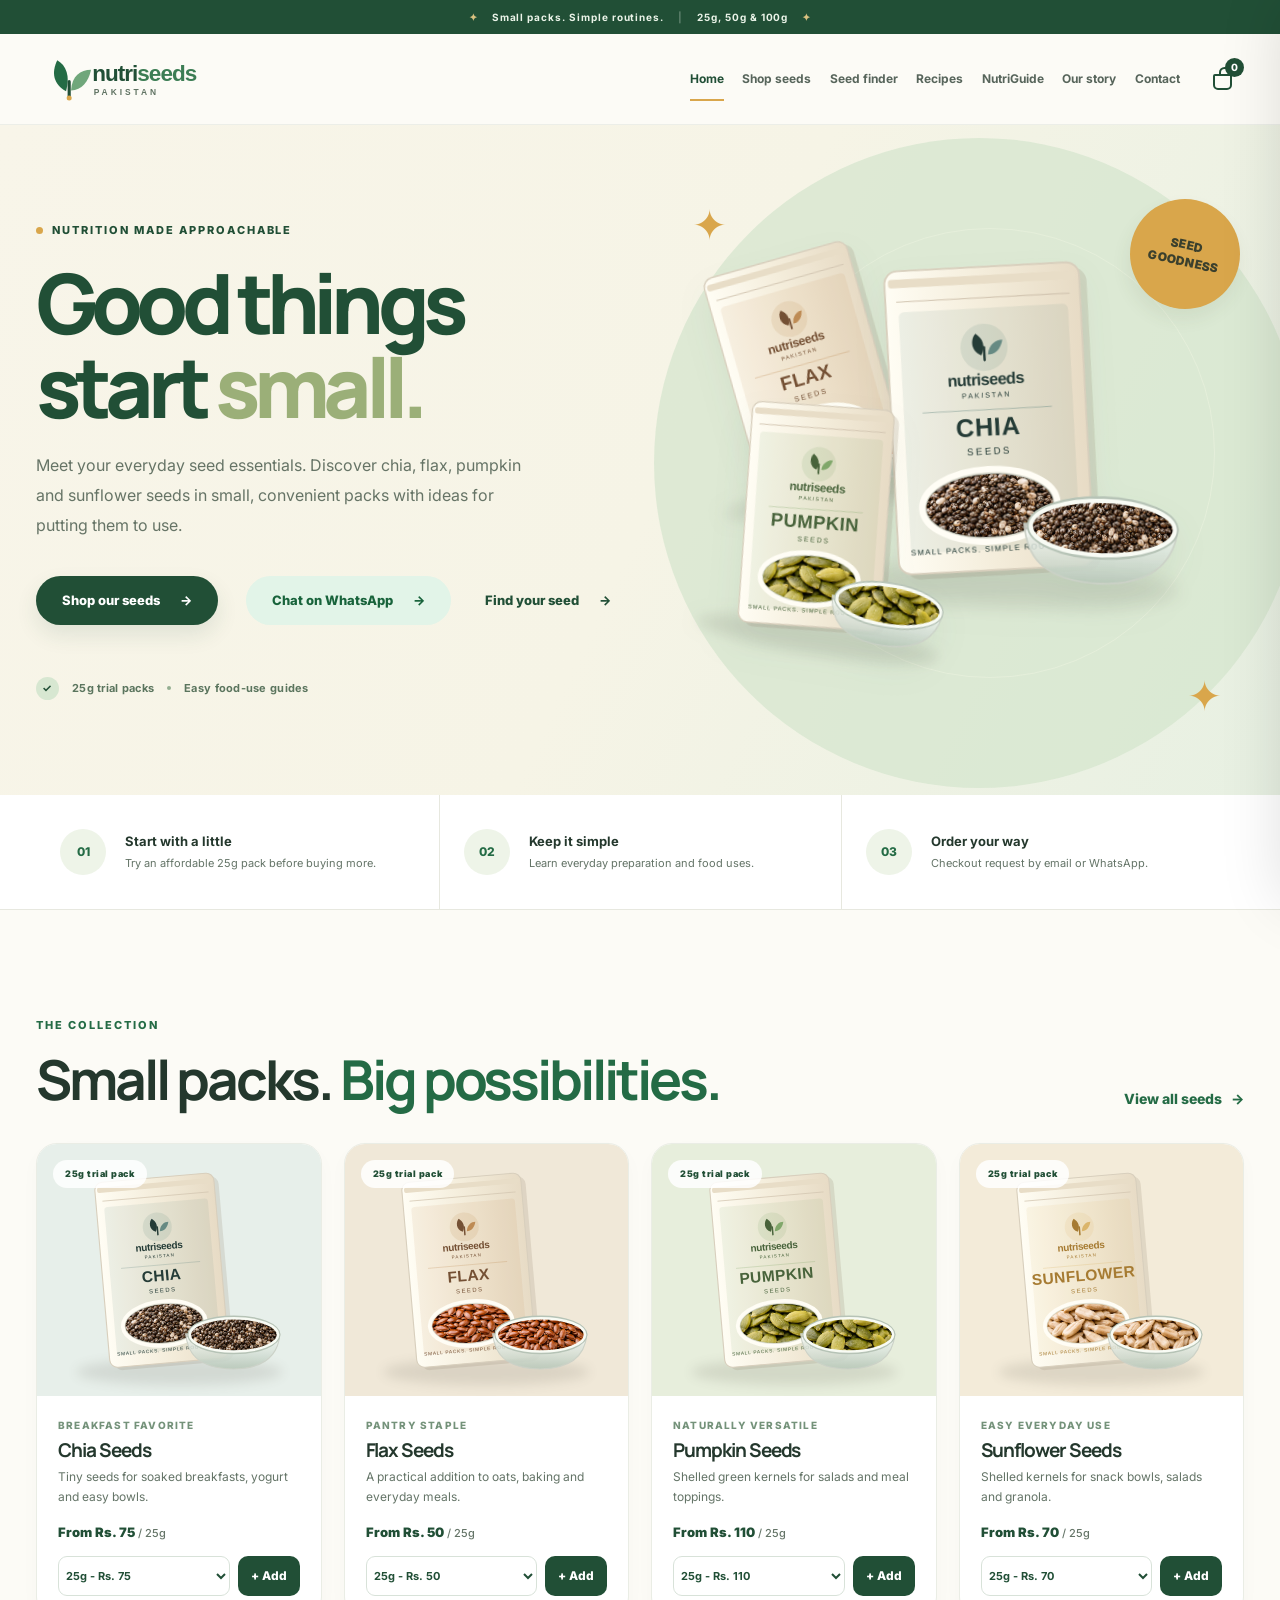
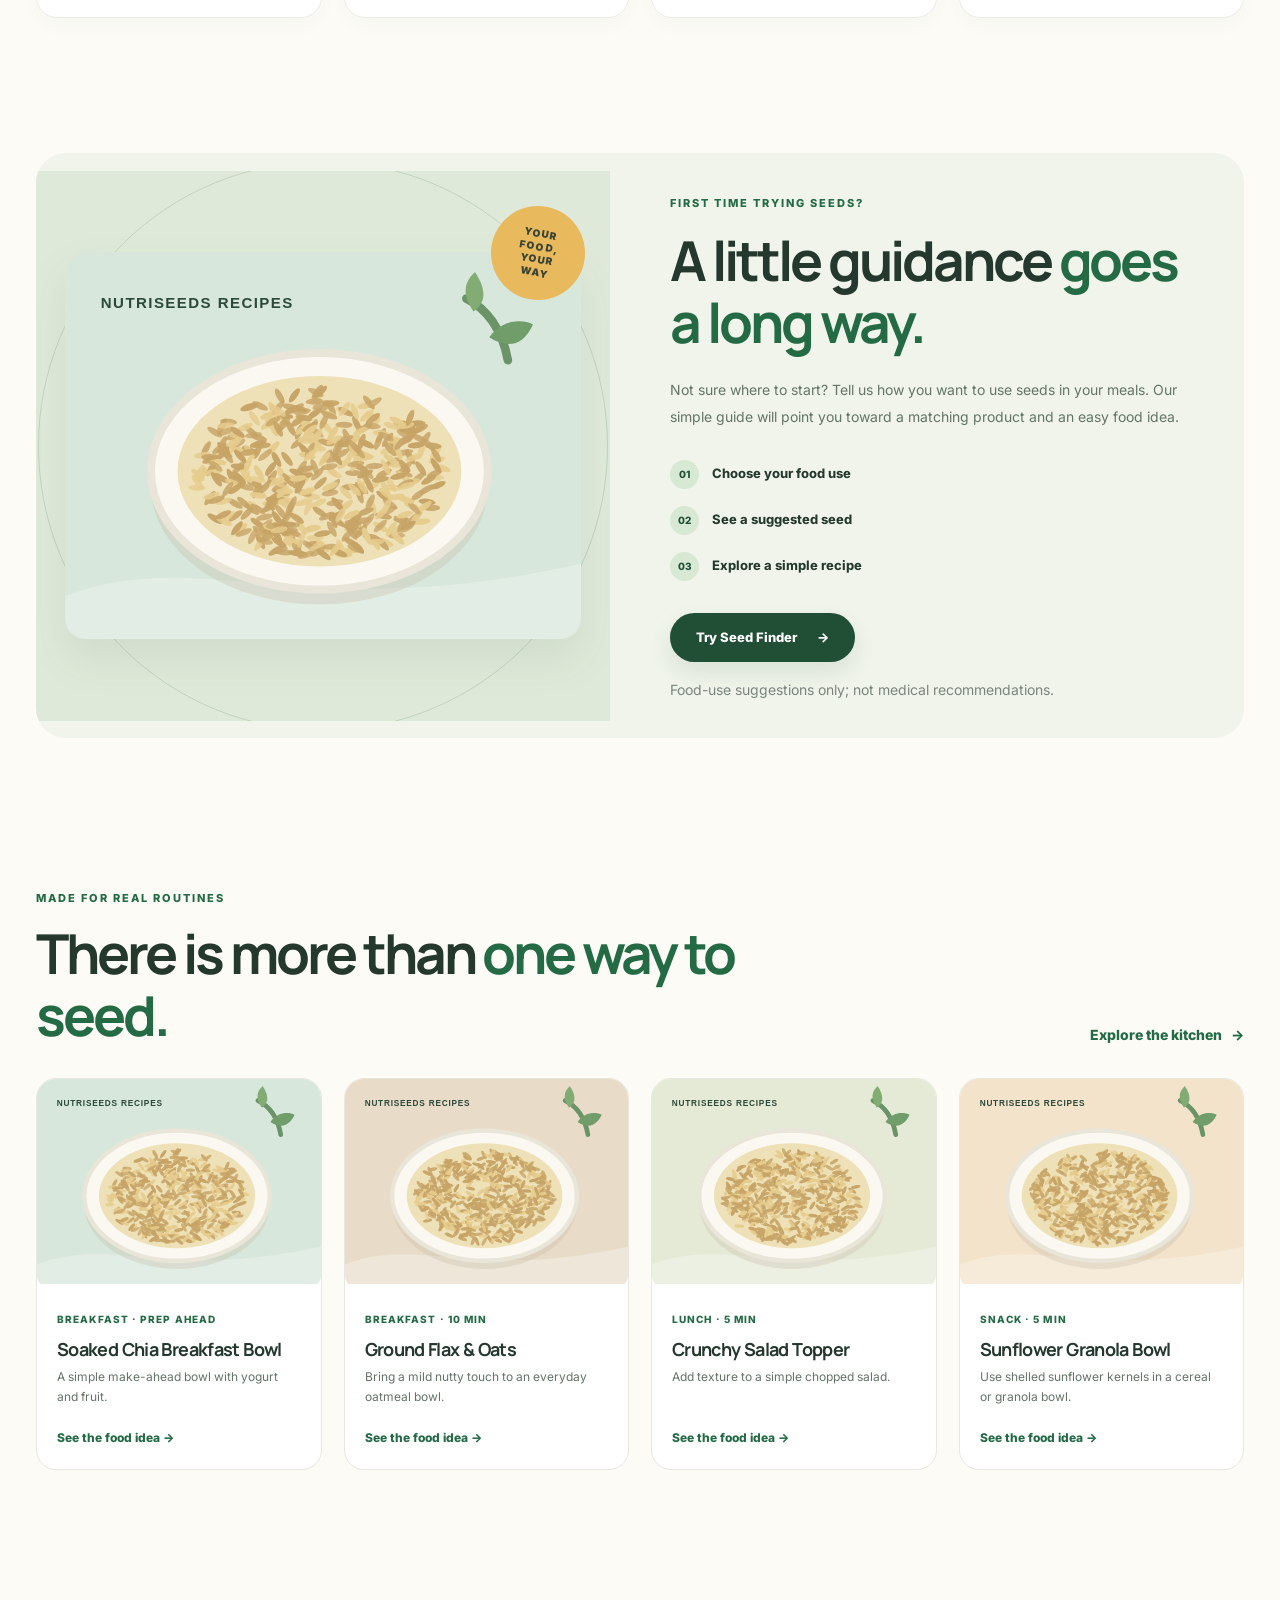
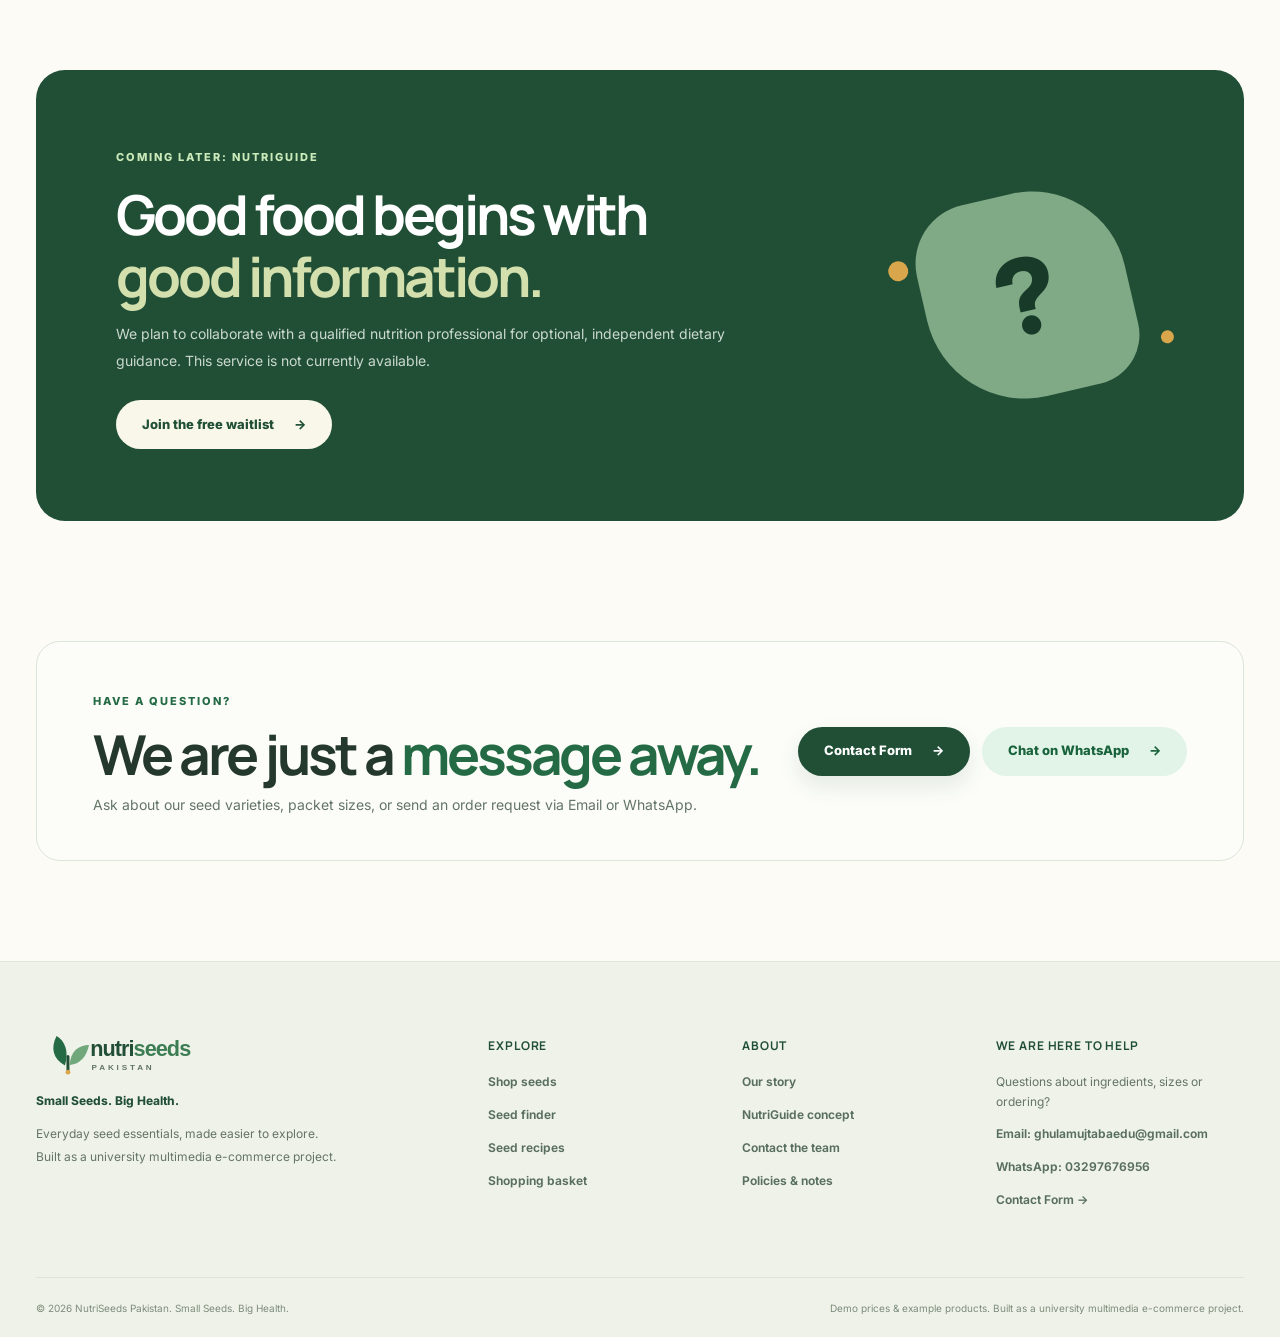
==== commit da5798e1: "feat(nutriguide): add free consultation waitlist registration and homepage CTA" ====
--- a/index.html
+++ b/index.html
@@ -5,6 +5,6 @@
 <section class="section"><div class="container"><div class="section-head"><div><span class="eyebrow">THE COLLECTION</span><h2>Small packs. <em>Big possibilities.</em></h2></div><a class="text-link" href="shop.html">View all seeds <span aria-hidden="true">&rarr;</span></a></div><div class="product-grid" id="featured-products"></div></div></section>
 <section class="section section-inset"><div class="container"><div class="feature-split"><div class="feature-art"><div class="feature-art-ring"></div><img src="assets/images/chia-breakfast.svg" alt="Illustrated breakfast bowl with seeds" loading="lazy"><span class="floating-note">YOUR FOOD,<br>YOUR WAY</span></div><div class="feature-copy"><span class="eyebrow">FIRST TIME TRYING SEEDS?</span><h2>A little guidance <em>goes a long way.</em></h2><p>Not sure where to start? Tell us how you want to use seeds in your meals. Our simple guide will point you toward a matching product and an easy food idea.</p><div class="mini-steps"><div><span>01</span> Choose your food use</div><div><span>02</span> See a suggested seed</div><div><span>03</span> Explore a simple recipe</div></div><a href="seed-finder.html" class="btn btn-primary">Try Seed Finder <span aria-hidden="true">&rarr;</span></a><p class="fine-print">Food-use suggestions only; not medical recommendations.</p></div></div></div></section>
 <section class="section"><div class="container"><div class="section-head"><div><span class="eyebrow">MADE FOR REAL ROUTINES</span><h2>There is more than <em>one way to seed.</em></h2></div><a class="text-link" href="recipes.html">Explore the kitchen <span aria-hidden="true">&rarr;</span></a></div><div class="recipe-grid" id="featured-recipes"></div></div></section>
-<section class="section"><div class="container"><div class="guide-banner"><div><span class="eyebrow eyebrow-light">COMING LATER: NUTRIGUIDE</span><h2>Good food begins with <em>good information.</em></h2><p>We plan to collaborate with a qualified nutrition professional for optional, independent dietary guidance. This service is not currently available.</p><a href="nutriguide.html" class="btn btn-light">Learn about the plan <span aria-hidden="true">&rarr;</span></a></div><div class="guide-shape"><span>?</span><span class="guide-shape-dot one"></span><span class="guide-shape-dot two"></span></div></div></div></section>
+<section class="section"><div class="container"><div class="guide-banner"><div><span class="eyebrow eyebrow-light">COMING LATER: NUTRIGUIDE</span><h2>Good food begins with <em>good information.</em></h2><p>We plan to collaborate with a qualified nutrition professional for optional, independent dietary guidance. This service is not currently available.</p><a href="nutriguide.html#join-waitlist" class="btn btn-light">Join the free waitlist <span aria-hidden="true">&rarr;</span></a></div><div class="guide-shape"><span>?</span><span class="guide-shape-dot one"></span><span class="guide-shape-dot two"></span></div></div></div></section>
 <section class="section section-last"><div class="container newsletter-card"><div><span class="eyebrow">HAVE A QUESTION?</span><h2>We are just a <em>message away.</em></h2><p>Ask about our seed varieties, packet sizes, or send an order request via Email or WhatsApp.</p></div><div style="display:flex;gap:12px;flex-wrap:wrap;"><a class="btn btn-primary" href="contact.html">Contact Form <span aria-hidden="true">&rarr;</span></a><a class="btn btn-whatsapp" href="https://wa.me/923297676956?text=Hello%20NutriSeeds%20Pakistan!%20I%20am%20interested%20in%20your%20seed%20products.%20Please%20share%20more%20information." target="_blank" rel="noopener noreferrer">Chat on WhatsApp <span aria-hidden="true">&rarr;</span></a></div></div></section>
 </main><footer class="footer"><div class="container footer-grid"><div class="footer-brand"><img src="assets/icons/logo.svg" width="210" height="52" alt="NutriSeeds Pakistan"><p>Small Seeds. Big Health.</p><p>Everyday seed essentials, made easier to explore. Built as a university multimedia e-commerce project.</p></div><div><h3>Explore</h3><a href="shop.html">Shop seeds</a><a href="seed-finder.html">Seed finder</a><a href="recipes.html">Seed recipes</a><a href="cart.html">Shopping basket</a></div><div><h3>About</h3><a href="about.html">Our story</a><a href="nutriguide.html">NutriGuide concept</a><a href="contact.html">Contact the team</a><a href="about.html#policies">Policies &amp; notes</a></div><div><h3>We are here to help</h3><p>Questions about ingredients, sizes or ordering?</p><a class="footer-contact" href="mailto:ghulamujtabaedu@gmail.com">Email: ghulamujtabaedu@gmail.com</a><a class="footer-contact" href="https://wa.me/923297676956?text=Hello%20NutriSeeds%20Pakistan!%20I%20am%20interested%20in%20your%20seed%20products.%20Please%20share%20more%20information." target="_blank" rel="noopener noreferrer">WhatsApp: 03297676956</a><a class="footer-contact" href="contact.html">Contact Form &rarr;</a></div></div><div class="container footer-bottom"><span>&copy; <span id="year">2026</span> NutriSeeds Pakistan. Small Seeds. Big Health.</span><span>Demo prices &amp; example products. Built as a university multimedia e-commerce project.</span></div></footer><div class="drawer-backdrop" id="drawer-backdrop" hidden></div><aside class="cart-drawer" id="cart-drawer" role="dialog" aria-modal="true" aria-labelledby="drawer-heading" aria-hidden="true" inert><div class="drawer-head"><div><span class="eyebrow">YOUR PICKS</span><h2 id="drawer-heading">Shopping basket <span data-cart-count>0</span></h2></div><button type="button" class="icon-btn close-drawer" aria-label="Close basket" data-drawer-close>&times;</button></div><div id="drawer-items" class="drawer-items"></div><div class="drawer-footer"><div class="subtotal-row"><span>Subtotal</span><strong id="drawer-subtotal">Rs. 0</strong></div><p class="fine-print">Delivery is confirmed separately. No payment is taken on this website.</p><a href="cart.html" class="btn btn-primary btn-block">Go to checkout <span aria-hidden="true">&rarr;</span></a><button type="button" class="btn btn-whatsapp btn-block" id="drawer-whatsapp-btn" style="margin-top:10px;">Quick Order via WhatsApp <span aria-hidden="true">&rarr;</span></button></div></aside><div id="toast" class="toast" role="status" aria-live="polite"></div></body></html>
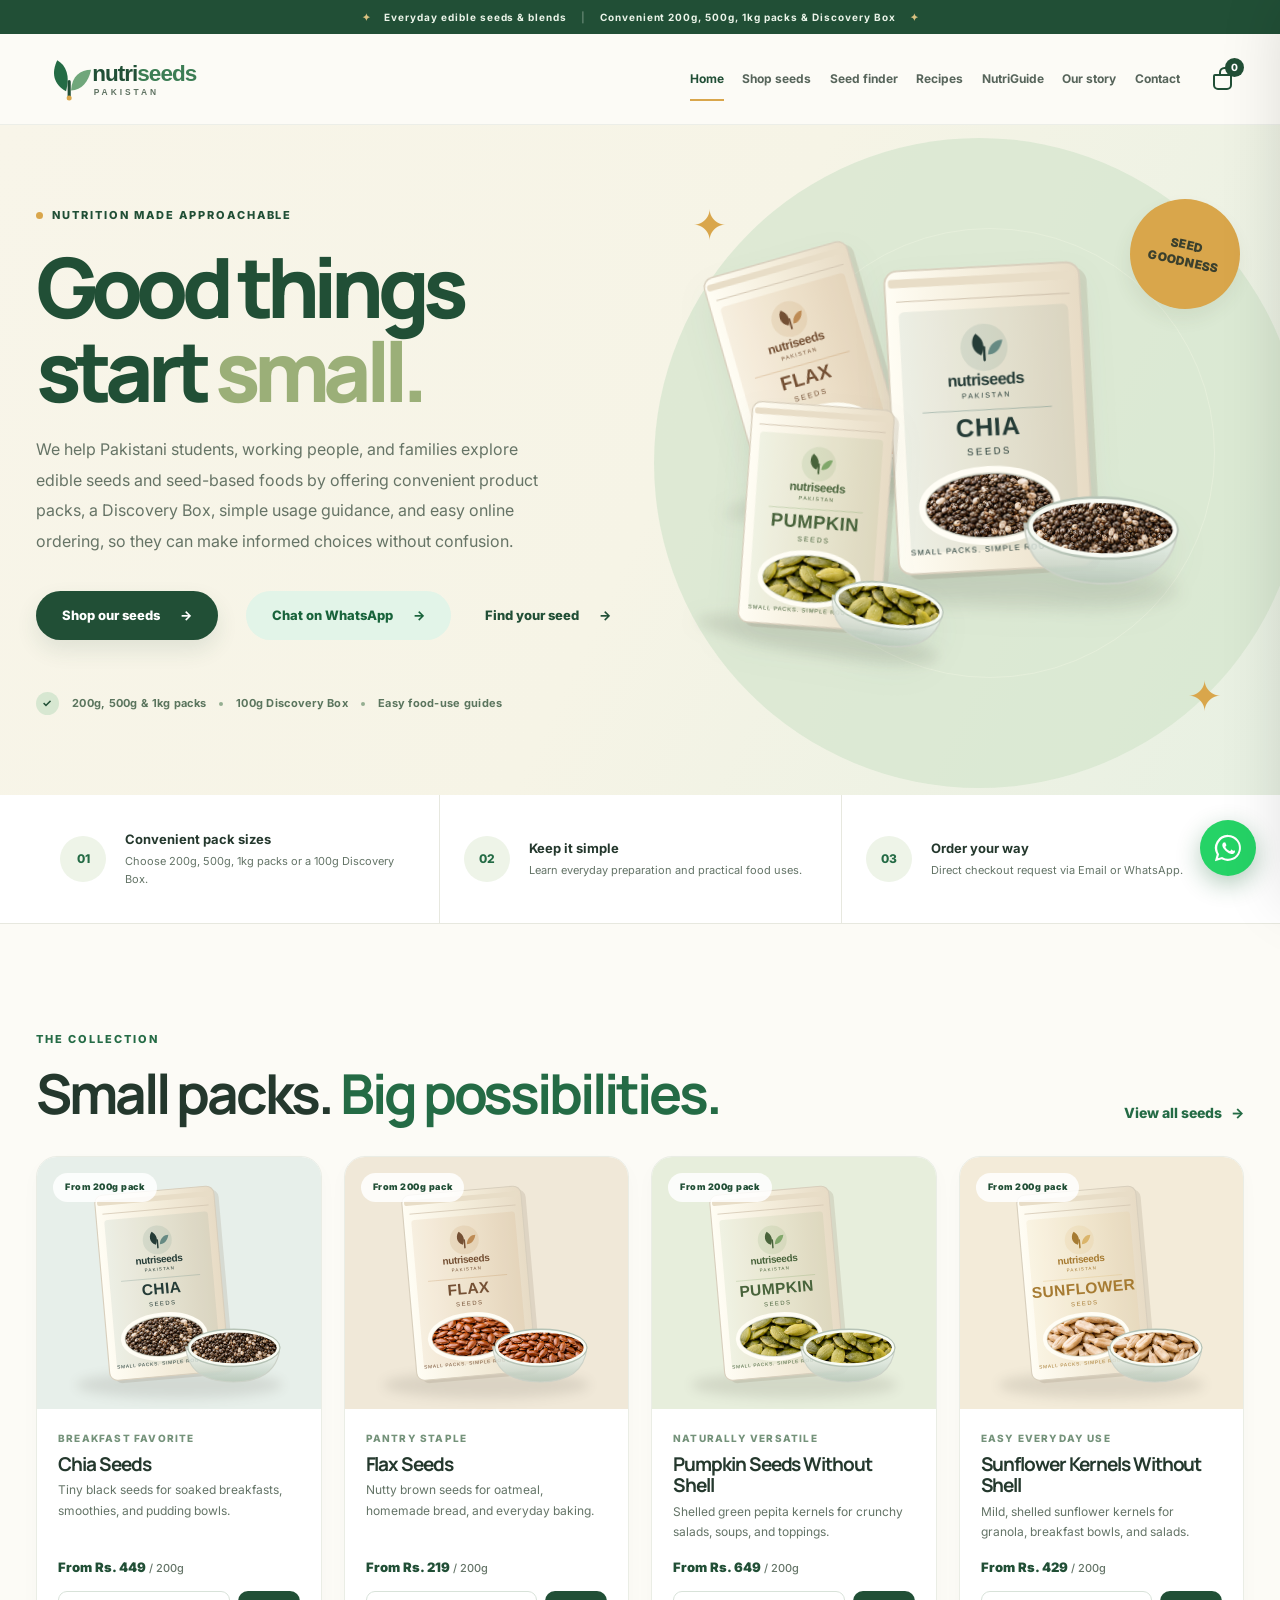
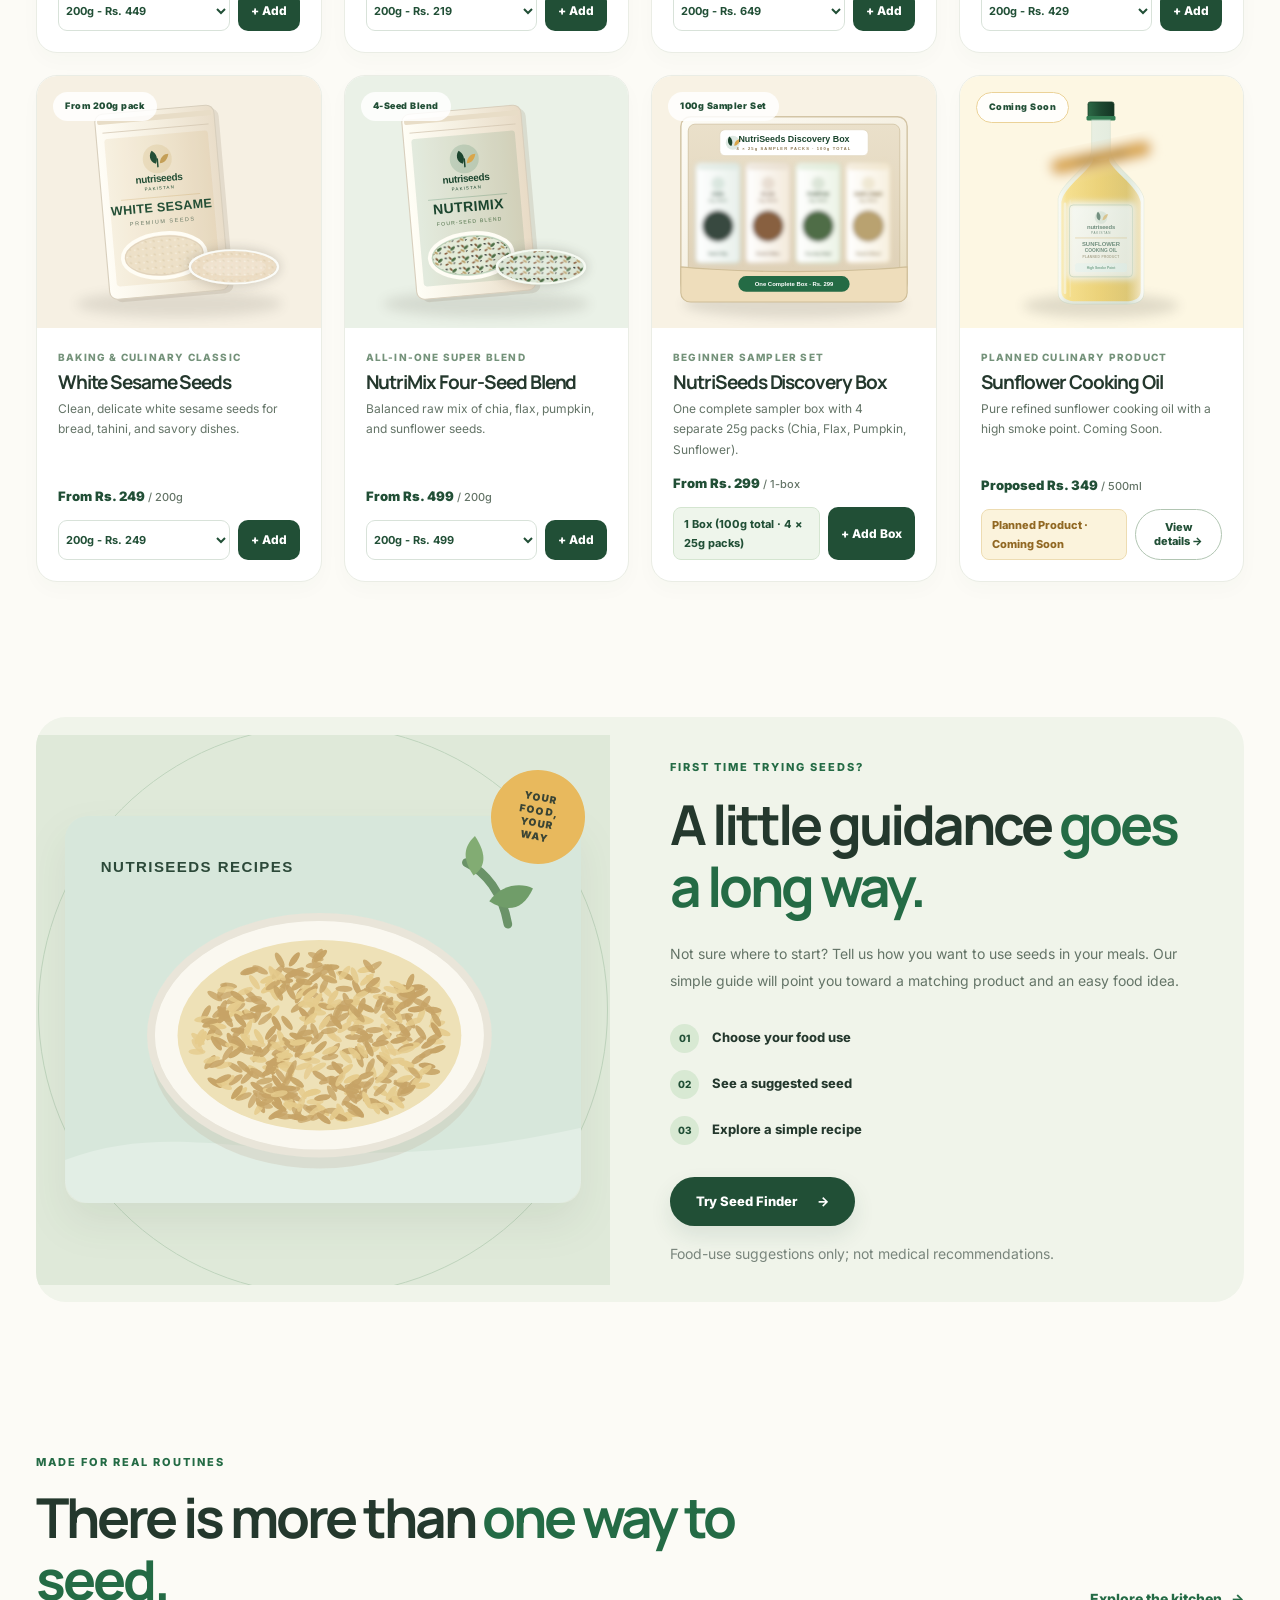
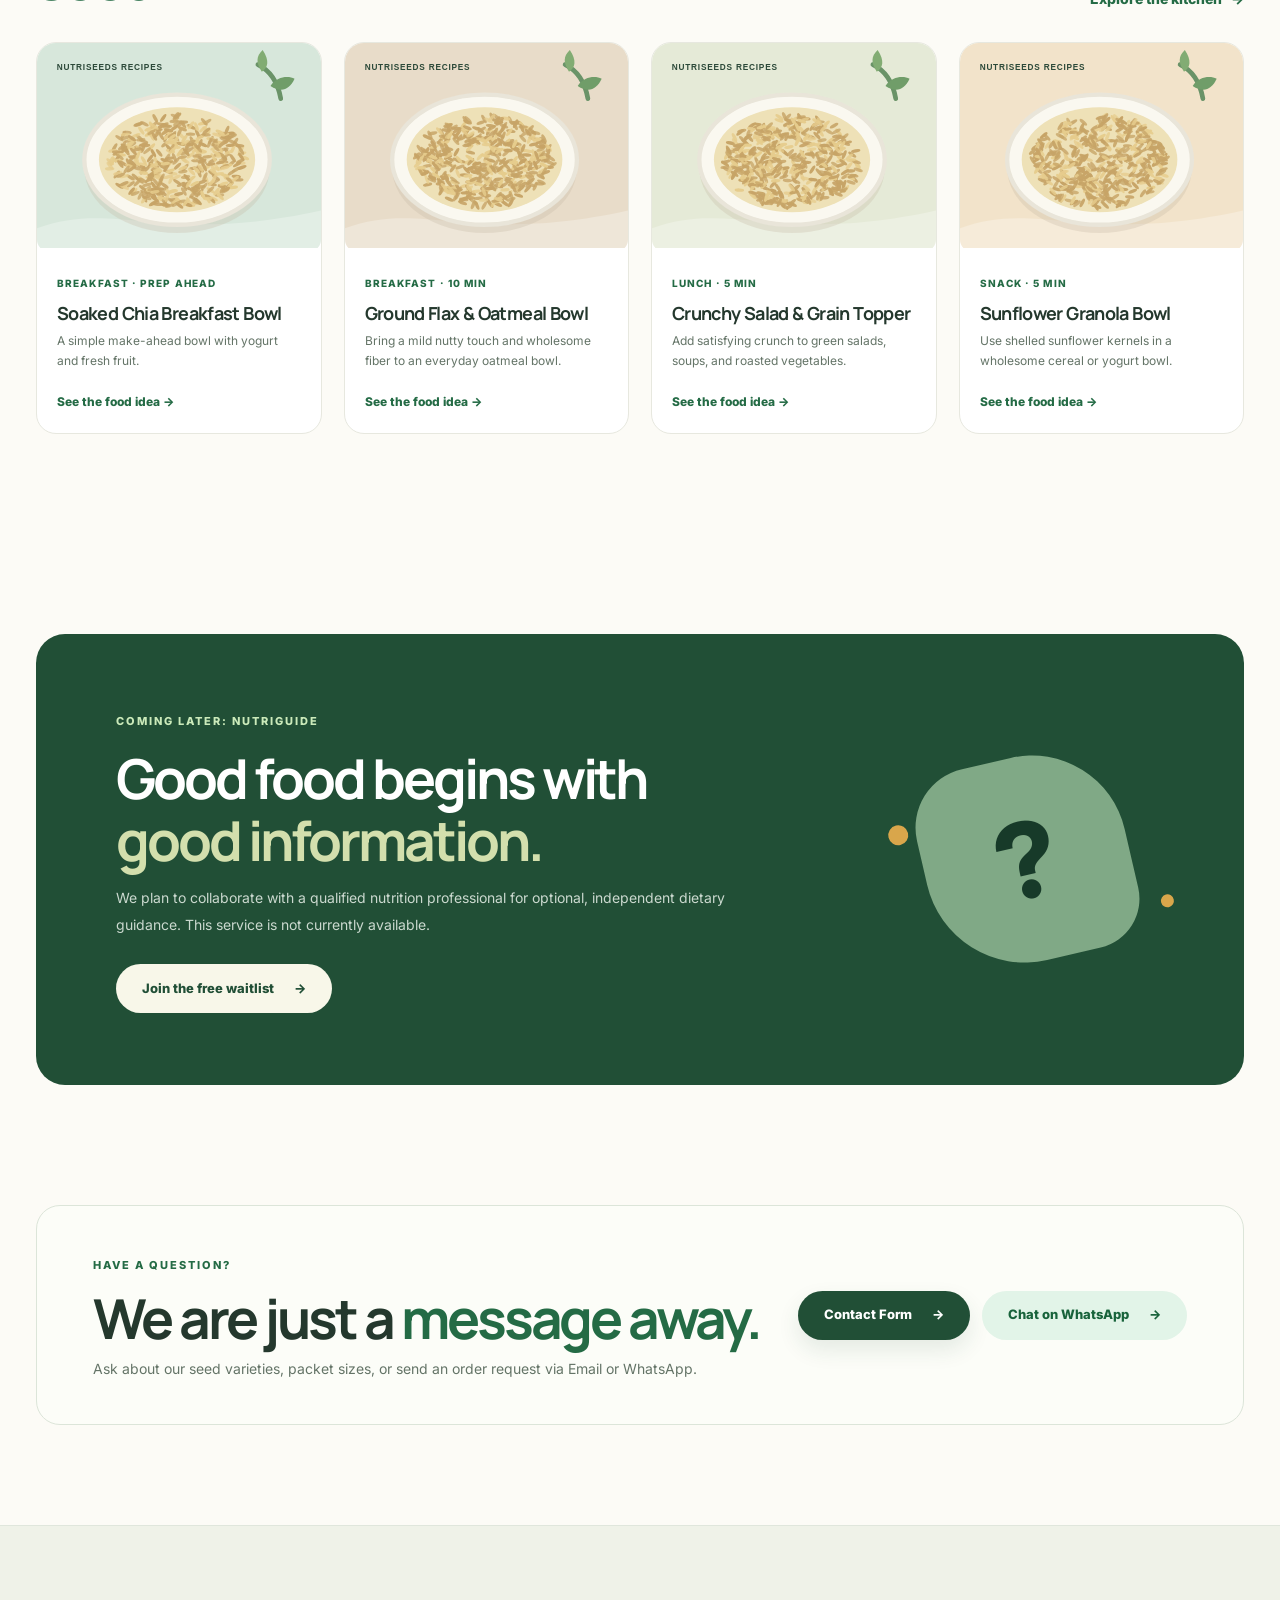
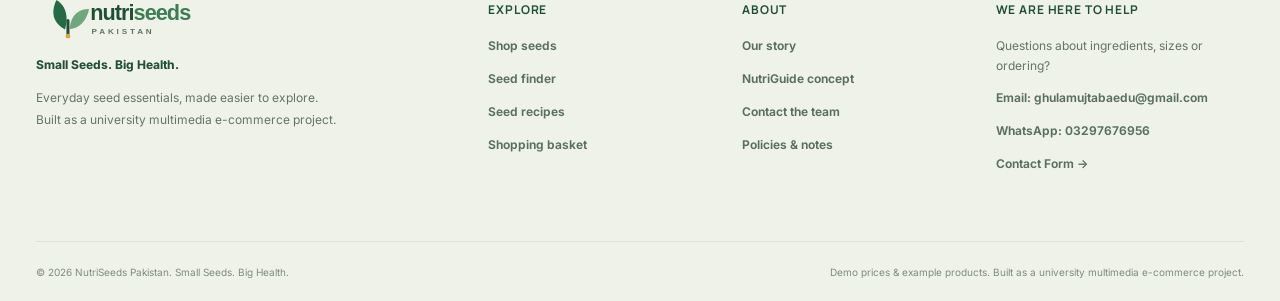
==== commit dcd334f2: "feat(catalog): update product catalog, demo pricing, value proposition, and floating WhatsApp button" ====
--- a/index.html
+++ b/index.html
@@ -1,10 +1,16 @@
-<!doctype html><html lang="en"><head><meta charset="utf-8"><meta name="viewport" content="width=device-width,initial-scale=1"><meta name="description" content="Affordable chia, flax, pumpkin and sunflower seeds in small packs. Learn food uses and request an order at NutriSeeds Pakistan."><meta name="theme-color" content="#214F36"><link rel="icon" type="image/svg+xml" href="assets/icons/symbol.svg"><link rel="preconnect" href="https://fonts.googleapis.com"><link rel="preconnect" href="https://fonts.gstatic.com" crossorigin><link href="https://fonts.googleapis.com/css2?family=Inter:wght@400;500;600;700;800&family=Manrope:wght@400;500;600;700;800&display=swap" rel="stylesheet"><link rel="stylesheet" href="assets/css/styles.css"><title>Everyday Seeds, Simply | NutriSeeds Pakistan</title><script src="assets/js/config.js" defer></script><script src="assets/js/data.js" defer></script><script src="assets/js/app.js" defer></script></head><body data-page="home"><a href="#main" class="skip-link">Skip to content</a><div class="announcement"><span class="tiny-star">&#10022;</span> Small packs. Simple routines. <span class="announcement-divider">|</span> 25g, 50g &amp; 100g <span class="tiny-star">&#10022;</span></div>
+<!doctype html><html lang="en"><head><meta charset="utf-8"><meta name="viewport" content="width=device-width,initial-scale=1"><meta name="description" content="We help Pakistani students, working people, and families explore edible seeds and seed-based foods with convenient 200g, 500g, 1kg packs, a Discovery Box, simple food guides, and easy online ordering."><meta name="theme-color" content="#214F36"><link rel="icon" type="image/svg+xml" href="assets/icons/symbol.svg"><link rel="preconnect" href="https://fonts.googleapis.com"><link rel="preconnect" href="https://fonts.gstatic.com" crossorigin><link href="https://fonts.googleapis.com/css2?family=Inter:wght@400;500;600;700;800&family=Manrope:wght@400;500;600;700;800&display=swap" rel="stylesheet"><link rel="stylesheet" href="assets/css/styles.css"><title>Everyday Seeds, Simply | NutriSeeds Pakistan</title><script src="assets/js/config.js" defer></script><script src="assets/js/data.js" defer></script><script src="assets/js/app.js" defer></script></head><body data-page="home"><a href="#main" class="skip-link">Skip to content</a><div class="announcement"><span class="tiny-star">&#10022;</span> Everyday edible seeds &amp; blends <span class="announcement-divider">|</span> Convenient 200g, 500g, 1kg packs &amp; Discovery Box <span class="tiny-star">&#10022;</span></div>
 <header class="site-header"><div class="container nav-shell"><a href="index.html" class="brand" aria-label="NutriSeeds Pakistan home"><img src="assets/icons/logo.svg" width="222" height="56" alt="NutriSeeds Pakistan logo"></a><nav class="desktop-nav" aria-label="Main navigation"><a href="index.html" class="nav-link is-active" aria-current=page>Home</a><a href="shop.html" class="nav-link " >Shop seeds</a><a href="seed-finder.html" class="nav-link " >Seed finder</a><a href="recipes.html" class="nav-link " >Recipes</a><a href="nutriguide.html" class="nav-link " >NutriGuide</a><a href="about.html" class="nav-link " >Our story</a><a href="contact.html" class="nav-link " >Contact</a></nav><div class="header-actions"><button type="button" class="icon-btn cart-trigger" data-drawer-open aria-label="Open shopping basket"><span class="symbol-basket" aria-hidden="true"></span><span class="cart-count" data-cart-count>0</span></button><button class="icon-btn menu-toggle" type="button" data-menu-toggle aria-expanded="false" aria-controls="mobile-nav" aria-label="Open menu"><span></span><span></span><span></span></button></div></div><nav id="mobile-nav" class="mobile-nav" aria-label="Mobile navigation" hidden><a href="index.html" class="nav-link is-active" aria-current=page>Home</a><a href="shop.html" class="nav-link " >Shop seeds</a><a href="seed-finder.html" class="nav-link " >Seed finder</a><a href="recipes.html" class="nav-link " >Recipes</a><a href="nutriguide.html" class="nav-link " >NutriGuide</a><a href="about.html" class="nav-link " >Our story</a><a href="contact.html" class="nav-link " >Contact</a><a href="cart.html" class="nav-link">My basket</a></nav></header><main id="main">
-<section class="hero"><div class="container hero-grid"><div class="hero-copy"><span class="eyebrow eyebrow-dark"><span class="eyebrow-dot"></span> NUTRITION MADE APPROACHABLE</span><h1>Good things<br>start <em>small.</em></h1><p class="hero-desc">Meet your everyday seed essentials. Discover chia, flax, pumpkin and sunflower seeds in small, convenient packs with ideas for putting them to use.</p><div class="hero-buttons"><a class="btn btn-primary" href="shop.html">Shop our seeds <span aria-hidden="true">&rarr;</span></a><a class="btn btn-whatsapp" href="https://wa.me/923297676956?text=Hello%20NutriSeeds%20Pakistan!%20I%20am%20interested%20in%20your%20seed%20products.%20Please%20share%20more%20information." target="_blank" rel="noopener noreferrer">Chat on WhatsApp <span aria-hidden="true">&rarr;</span></a><a class="btn btn-plain" href="seed-finder.html">Find your seed <span aria-hidden="true">&rarr;</span></a></div><div class="hero-foot"><span class="hero-foot-icon">&#10003;</span><span>25g trial packs</span><span class="foot-dot"></span><span>Easy food-use guides</span></div></div><div class="hero-visual"><div class="hero-orbit hero-orbit-one"></div><div class="hero-orbit hero-orbit-two"></div><div class="hero-sticker">SEED<br>GOODNESS <span>&#10022;</span></div><img class="hero-pack hero-pack-back" src="assets/images/flax.svg" alt="Illustration of NutriSeeds flax seeds packet"><img class="hero-pack hero-pack-center" src="assets/images/chia.svg" alt="Illustration of NutriSeeds chia seeds packet"><img class="hero-pack hero-pack-front" src="assets/images/pumpkin.svg" alt="Illustration of NutriSeeds pumpkin seeds packet"><div class="hero-spark hero-spark-one">&#10022;</div><div class="hero-spark hero-spark-two">&#10022;</div></div></div></section>
-<section class="benefit-band"><div class="container benefit-grid"><div class="benefit"><span class="benefit-icon">01</span><div><strong>Start with a little</strong><p>Try an affordable 25g pack before buying more.</p></div></div><div class="benefit"><span class="benefit-icon">02</span><div><strong>Keep it simple</strong><p>Learn everyday preparation and food uses.</p></div></div><div class="benefit"><span class="benefit-icon">03</span><div><strong>Order your way</strong><p>Checkout request by email or WhatsApp.</p></div></div></div></section>
+<section class="hero"><div class="container hero-grid"><div class="hero-copy"><span class="eyebrow eyebrow-dark"><span class="eyebrow-dot"></span> NUTRITION MADE APPROACHABLE</span><h1>Good things<br>start <em>small.</em></h1><p class="hero-desc">We help Pakistani students, working people, and families explore edible seeds and seed-based foods by offering convenient product packs, a Discovery Box, simple usage guidance, and easy online ordering, so they can make informed choices without confusion.</p><div class="hero-buttons"><a class="btn btn-primary" href="shop.html">Shop our seeds <span aria-hidden="true">&rarr;</span></a><a class="btn btn-whatsapp" href="https://wa.me/923297676956?text=Hello%20NutriSeeds%20Pakistan!%20I%20am%20interested%20in%20your%20seed%20products.%20Please%20share%20more%20information." target="_blank" rel="noopener noreferrer">Chat on WhatsApp <span aria-hidden="true">&rarr;</span></a><a class="btn btn-plain" href="seed-finder.html">Find your seed <span aria-hidden="true">&rarr;</span></a></div><div class="hero-foot"><span class="hero-foot-icon">&#10003;</span><span>200g, 500g &amp; 1kg packs</span><span class="foot-dot"></span><span>100g Discovery Box</span><span class="foot-dot"></span><span>Easy food-use guides</span></div></div><div class="hero-visual"><div class="hero-orbit hero-orbit-one"></div><div class="hero-orbit hero-orbit-two"></div><div class="hero-sticker">SEED<br>GOODNESS <span>&#10022;</span></div><img class="hero-pack hero-pack-back" src="assets/images/flax.svg" alt="Illustration of NutriSeeds flax seeds packet"><img class="hero-pack hero-pack-center" src="assets/images/chia.svg" alt="Illustration of NutriSeeds chia seeds packet"><img class="hero-pack hero-pack-front" src="assets/images/pumpkin.svg" alt="Illustration of NutriSeeds pumpkin seeds packet"><div class="hero-spark hero-spark-one">&#10022;</div><div class="hero-spark hero-spark-two">&#10022;</div></div></div></section>
+<section class="benefit-band"><div class="container benefit-grid"><div class="benefit"><span class="benefit-icon">01</span><div><strong>Convenient pack sizes</strong><p>Choose 200g, 500g, 1kg packs or a 100g Discovery Box.</p></div></div><div class="benefit"><span class="benefit-icon">02</span><div><strong>Keep it simple</strong><p>Learn everyday preparation and practical food uses.</p></div></div><div class="benefit"><span class="benefit-icon">03</span><div><strong>Order your way</strong><p>Direct checkout request via Email or WhatsApp.</p></div></div></div></section>
 <section class="section"><div class="container"><div class="section-head"><div><span class="eyebrow">THE COLLECTION</span><h2>Small packs. <em>Big possibilities.</em></h2></div><a class="text-link" href="shop.html">View all seeds <span aria-hidden="true">&rarr;</span></a></div><div class="product-grid" id="featured-products"></div></div></section>
 <section class="section section-inset"><div class="container"><div class="feature-split"><div class="feature-art"><div class="feature-art-ring"></div><img src="assets/images/chia-breakfast.svg" alt="Illustrated breakfast bowl with seeds" loading="lazy"><span class="floating-note">YOUR FOOD,<br>YOUR WAY</span></div><div class="feature-copy"><span class="eyebrow">FIRST TIME TRYING SEEDS?</span><h2>A little guidance <em>goes a long way.</em></h2><p>Not sure where to start? Tell us how you want to use seeds in your meals. Our simple guide will point you toward a matching product and an easy food idea.</p><div class="mini-steps"><div><span>01</span> Choose your food use</div><div><span>02</span> See a suggested seed</div><div><span>03</span> Explore a simple recipe</div></div><a href="seed-finder.html" class="btn btn-primary">Try Seed Finder <span aria-hidden="true">&rarr;</span></a><p class="fine-print">Food-use suggestions only; not medical recommendations.</p></div></div></div></section>
 <section class="section"><div class="container"><div class="section-head"><div><span class="eyebrow">MADE FOR REAL ROUTINES</span><h2>There is more than <em>one way to seed.</em></h2></div><a class="text-link" href="recipes.html">Explore the kitchen <span aria-hidden="true">&rarr;</span></a></div><div class="recipe-grid" id="featured-recipes"></div></div></section>
 <section class="section"><div class="container"><div class="guide-banner"><div><span class="eyebrow eyebrow-light">COMING LATER: NUTRIGUIDE</span><h2>Good food begins with <em>good information.</em></h2><p>We plan to collaborate with a qualified nutrition professional for optional, independent dietary guidance. This service is not currently available.</p><a href="nutriguide.html#join-waitlist" class="btn btn-light">Join the free waitlist <span aria-hidden="true">&rarr;</span></a></div><div class="guide-shape"><span>?</span><span class="guide-shape-dot one"></span><span class="guide-shape-dot two"></span></div></div></div></section>
 <section class="section section-last"><div class="container newsletter-card"><div><span class="eyebrow">HAVE A QUESTION?</span><h2>We are just a <em>message away.</em></h2><p>Ask about our seed varieties, packet sizes, or send an order request via Email or WhatsApp.</p></div><div style="display:flex;gap:12px;flex-wrap:wrap;"><a class="btn btn-primary" href="contact.html">Contact Form <span aria-hidden="true">&rarr;</span></a><a class="btn btn-whatsapp" href="https://wa.me/923297676956?text=Hello%20NutriSeeds%20Pakistan!%20I%20am%20interested%20in%20your%20seed%20products.%20Please%20share%20more%20information." target="_blank" rel="noopener noreferrer">Chat on WhatsApp <span aria-hidden="true">&rarr;</span></a></div></div></section>
-</main><footer class="footer"><div class="container footer-grid"><div class="footer-brand"><img src="assets/icons/logo.svg" width="210" height="52" alt="NutriSeeds Pakistan"><p>Small Seeds. Big Health.</p><p>Everyday seed essentials, made easier to explore. Built as a university multimedia e-commerce project.</p></div><div><h3>Explore</h3><a href="shop.html">Shop seeds</a><a href="seed-finder.html">Seed finder</a><a href="recipes.html">Seed recipes</a><a href="cart.html">Shopping basket</a></div><div><h3>About</h3><a href="about.html">Our story</a><a href="nutriguide.html">NutriGuide concept</a><a href="contact.html">Contact the team</a><a href="about.html#policies">Policies &amp; notes</a></div><div><h3>We are here to help</h3><p>Questions about ingredients, sizes or ordering?</p><a class="footer-contact" href="mailto:ghulamujtabaedu@gmail.com">Email: ghulamujtabaedu@gmail.com</a><a class="footer-contact" href="https://wa.me/923297676956?text=Hello%20NutriSeeds%20Pakistan!%20I%20am%20interested%20in%20your%20seed%20products.%20Please%20share%20more%20information." target="_blank" rel="noopener noreferrer">WhatsApp: 03297676956</a><a class="footer-contact" href="contact.html">Contact Form &rarr;</a></div></div><div class="container footer-bottom"><span>&copy; <span id="year">2026</span> NutriSeeds Pakistan. Small Seeds. Big Health.</span><span>Demo prices &amp; example products. Built as a university multimedia e-commerce project.</span></div></footer><div class="drawer-backdrop" id="drawer-backdrop" hidden></div><aside class="cart-drawer" id="cart-drawer" role="dialog" aria-modal="true" aria-labelledby="drawer-heading" aria-hidden="true" inert><div class="drawer-head"><div><span class="eyebrow">YOUR PICKS</span><h2 id="drawer-heading">Shopping basket <span data-cart-count>0</span></h2></div><button type="button" class="icon-btn close-drawer" aria-label="Close basket" data-drawer-close>&times;</button></div><div id="drawer-items" class="drawer-items"></div><div class="drawer-footer"><div class="subtotal-row"><span>Subtotal</span><strong id="drawer-subtotal">Rs. 0</strong></div><p class="fine-print">Delivery is confirmed separately. No payment is taken on this website.</p><a href="cart.html" class="btn btn-primary btn-block">Go to checkout <span aria-hidden="true">&rarr;</span></a><button type="button" class="btn btn-whatsapp btn-block" id="drawer-whatsapp-btn" style="margin-top:10px;">Quick Order via WhatsApp <span aria-hidden="true">&rarr;</span></button></div></aside><div id="toast" class="toast" role="status" aria-live="polite"></div></body></html>
+</main><footer class="footer"><div class="container footer-grid"><div class="footer-brand"><img src="assets/icons/logo.svg" width="210" height="52" alt="NutriSeeds Pakistan"><p>Small Seeds. Big Health.</p><p>Everyday seed essentials, made easier to explore. Built as a university multimedia e-commerce project.</p></div><div><h3>Explore</h3><a href="shop.html">Shop seeds</a><a href="seed-finder.html">Seed finder</a><a href="recipes.html">Seed recipes</a><a href="cart.html">Shopping basket</a></div><div><h3>About</h3><a href="about.html">Our story</a><a href="nutriguide.html">NutriGuide concept</a><a href="contact.html">Contact the team</a><a href="about.html#policies">Policies &amp; notes</a></div><div><h3>We are here to help</h3><p>Questions about ingredients, sizes or ordering?</p><a class="footer-contact" href="mailto:ghulamujtabaedu@gmail.com">Email: ghulamujtabaedu@gmail.com</a><a class="footer-contact" href="https://wa.me/923297676956?text=Hello%20NutriSeeds%20Pakistan!%20I%20am%20interested%20in%20your%20seed%20products.%20Please%20share%20more%20information." target="_blank" rel="noopener noreferrer">WhatsApp: 03297676956</a><a class="footer-contact" href="contact.html">Contact Form &rarr;</a></div></div><div class="container footer-bottom"><span>&copy; <span id="year">2026</span> NutriSeeds Pakistan. Small Seeds. Big Health.</span><span>Demo prices &amp; example products. Built as a university multimedia e-commerce project.</span></div></footer><div class="drawer-backdrop" id="drawer-backdrop" hidden></div><aside class="cart-drawer" id="cart-drawer" role="dialog" aria-modal="true" aria-labelledby="drawer-heading" aria-hidden="true" inert><div class="drawer-head"><div><span class="eyebrow">YOUR PICKS</span><h2 id="drawer-heading">Shopping basket <span data-cart-count>0</span></h2></div><button type="button" class="icon-btn close-drawer" aria-label="Close basket" data-drawer-close>&times;</button></div><div id="drawer-items" class="drawer-items"></div><div class="drawer-footer"><div class="subtotal-row"><span>Subtotal</span><strong id="drawer-subtotal">Rs. 0</strong></div><p class="fine-print">Delivery is confirmed separately. No payment is taken on this website.</p><a href="cart.html" class="btn btn-primary btn-block">Go to checkout <span aria-hidden="true">&rarr;</span></a><button type="button" class="btn btn-whatsapp btn-block" id="drawer-whatsapp-btn" style="margin-top:10px;">Quick Order via WhatsApp <span aria-hidden="true">&rarr;</span></button></div></aside><div id="toast" class="toast" role="status" aria-live="polite"></div><aside class="floating-whatsapp-container" aria-label="Customer WhatsApp assistance">
+  <a href="https://wa.me/923297676956?text=Hello%20NutriSeeds%20Pakistan!%20I%20need%20some%20information%20about%20your%20seed%20products.%20Can%20you%20help%20me%3F" class="floating-whatsapp-btn" target="_blank" rel="noopener noreferrer" aria-label="Chat with NutriSeeds Pakistan on WhatsApp for product information">
+    <span class="floating-whatsapp-tooltip" role="tooltip">Need help? Chat with us</span>
+    <svg class="floating-whatsapp-icon" viewBox="0 0 32 32" width="30" height="30" aria-hidden="true" focusable="false"><path fill="#ffffff" d="M16 2a13.9 13.9 0 0 0-12 21L2 30l7.2-1.9A13.9 13.9 0 1 0 16 2zm0 25.5a11.6 11.6 0 0 1-5.9-1.6l-.4-.3-4.4 1.2 1.2-4.3-.3-.5A11.6 11.6 0 1 1 16 27.5zm6.4-8.6c-.3-.2-2-.1-2.3-1.1-.3-.2-.5-.3-.7.1s-.8 1-1 1.2-.4.2-.7 0a9 9 0 0 1-2.6-1.6 10 10 0 0 1-1.8-2.3c-.2-.3 0-.5.1-.7s.3-.4.5-.6.2-.3.3-.5a2 2 0 0 0 0-.6c-.1-.2-.7-1.7-1-2.3s-.5-.5-.7-.5h-.6a1.2 1.2 0 0 0-.9.4 3.7 3.7 0 0 0-1.1 2.7 6.4 6.4 0 0 0 1.4 3.4 14.5 14.5 0 0 0 5.6 5 18.2 18.2 0 0 0 1.9.7 4.5 4.5 0 0 0 2.1.1 3.5 3.5 0 0 0 2.3-1.6 2.8 2.8 0 0 0 .2-1.6c-.1-.3-.3-.4-.6-.6z"/></svg>
+  </a>
+</aside>
+</body></html>
--- a/assets/css/styles.css
+++ b/assets/css/styles.css
@@ -19,3 +19,29 @@
 .order-method-box.wa-box h4{color:#166138}
 .order-method-box p{font-size:11px;line-height:1.6;margin:0;color:var(--muted)}
 @media(max-width:680px){.order-methods-grid{grid-template-columns:1fr}}
+
+/* --- FLOATING WHATSAPP BUTTON (TASK 4) --- */
+.floating-whatsapp-container{position:fixed;bottom:24px;right:24px;z-index:90;display:flex;align-items:center;justify-content:flex-end}
+.floating-whatsapp-btn{display:flex;align-items:center;justify-content:center;width:56px;height:56px;border-radius:50%;background:#25D366;color:#fff;box-shadow:0 8px 24px rgba(20,95,48,.32);text-decoration:none;position:relative;transition:transform .22s cubic-bezier(.2,.8,.2,1),box-shadow .22s ease,background .22s ease}
+.floating-whatsapp-btn:hover{transform:scale(1.08) translateY(-2px);background:#20ba59;box-shadow:0 12px 30px rgba(20,95,48,.45)}
+.floating-whatsapp-btn:focus-visible{outline:3px solid var(--gold);outline-offset:3px}
+.floating-whatsapp-btn svg{width:30px;height:30px;fill:#fff;display:block}
+.floating-whatsapp-tooltip{position:absolute;right:68px;background:var(--ink);color:#fff;font-family:Inter,Arial,sans-serif;font-size:11px;font-weight:750;letter-spacing:.02em;padding:7px 14px;border-radius:8px;white-space:nowrap;box-shadow:0 6px 18px rgba(0,0,0,.22);pointer-events:none;opacity:0;transform:translateX(8px);transition:opacity .2s ease,transform .2s ease}
+.floating-whatsapp-tooltip::after{content:"";position:absolute;top:50%;right:-6px;transform:translateY(-50%);border-width:5px 0 5px 6px;border-style:solid;border-color:transparent transparent transparent var(--ink)}
+.floating-whatsapp-btn:hover .floating-whatsapp-tooltip,.floating-whatsapp-btn:focus-visible .floating-whatsapp-tooltip{opacity:1;transform:translateX(0)}
+
+@media(max-width:600px){
+  .floating-whatsapp-container{bottom:max(16px,env(safe-area-inset-bottom,16px));right:max(16px,env(safe-area-inset-right,16px))}
+  .floating-whatsapp-btn{width:50px;height:50px}
+  .floating-whatsapp-btn svg{width:26px;height:26px}
+  .floating-whatsapp-tooltip{display:none}
+}
+
+/* --- PRODUCT BADGES & COMING SOON STYLES --- */
+.small-badge.badge-soon{background:#faeccb;color:#6b4f17;border:1px solid #ebd298}
+.coming-soon-label{font-size:11px;font-weight:800;color:#916823;background:#fbf3dc;padding:6px 10px;border-radius:8px;border:1px solid #eddcb2}
+.single-variant-tag{font-size:11px;font-weight:750;color:var(--forest);background:#eef5eb;padding:7px 10px;border-radius:8px;border:1px solid #d4e5d0}
+.coming-soon-box{background:#fdfcf8;border:1px solid #eadfc6;border-radius:18px;padding:22px;margin:18px 0 24px}
+.coming-soon-box .badge-soon{display:inline-block;padding:6px 14px;border-radius:100px;font-size:11px;font-weight:800}
+.btn-disabled{background:#e8ece5;color:#859689;border:1px solid #d2ded0;cursor:not-allowed}
+
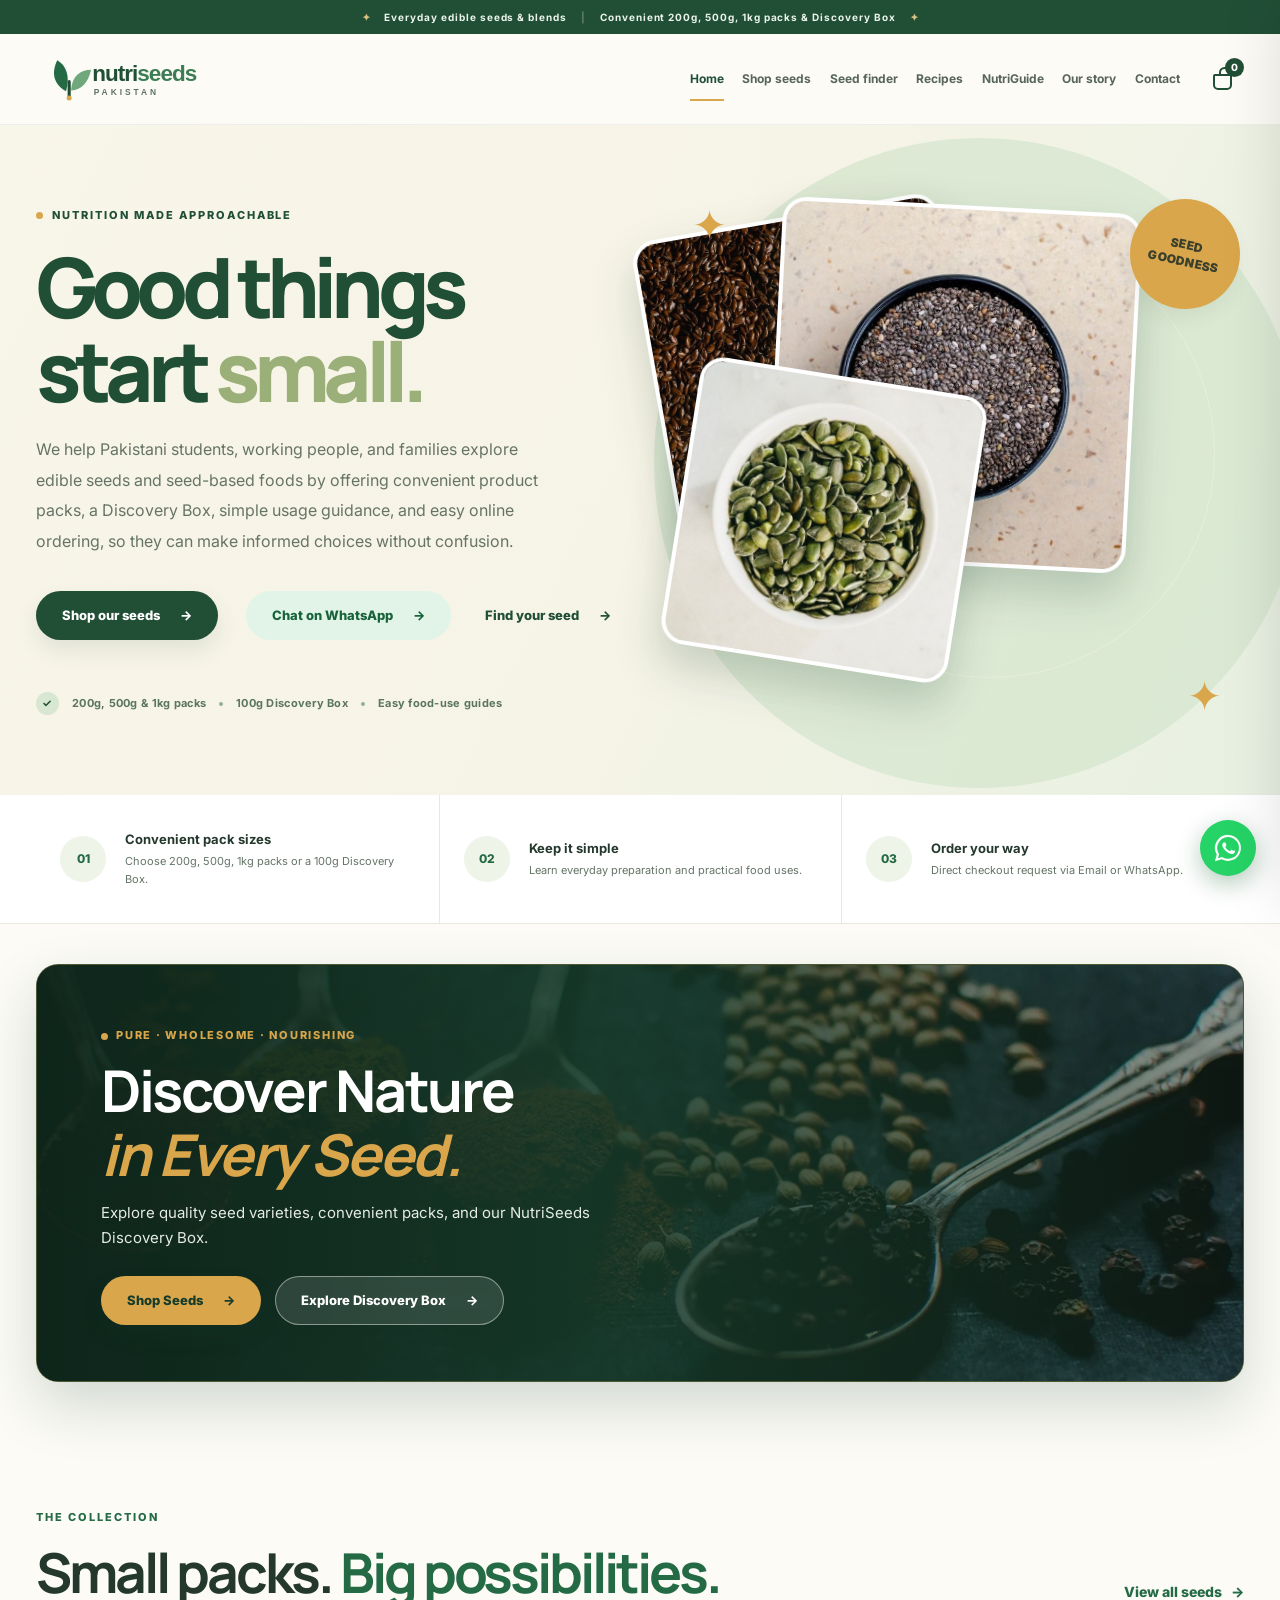
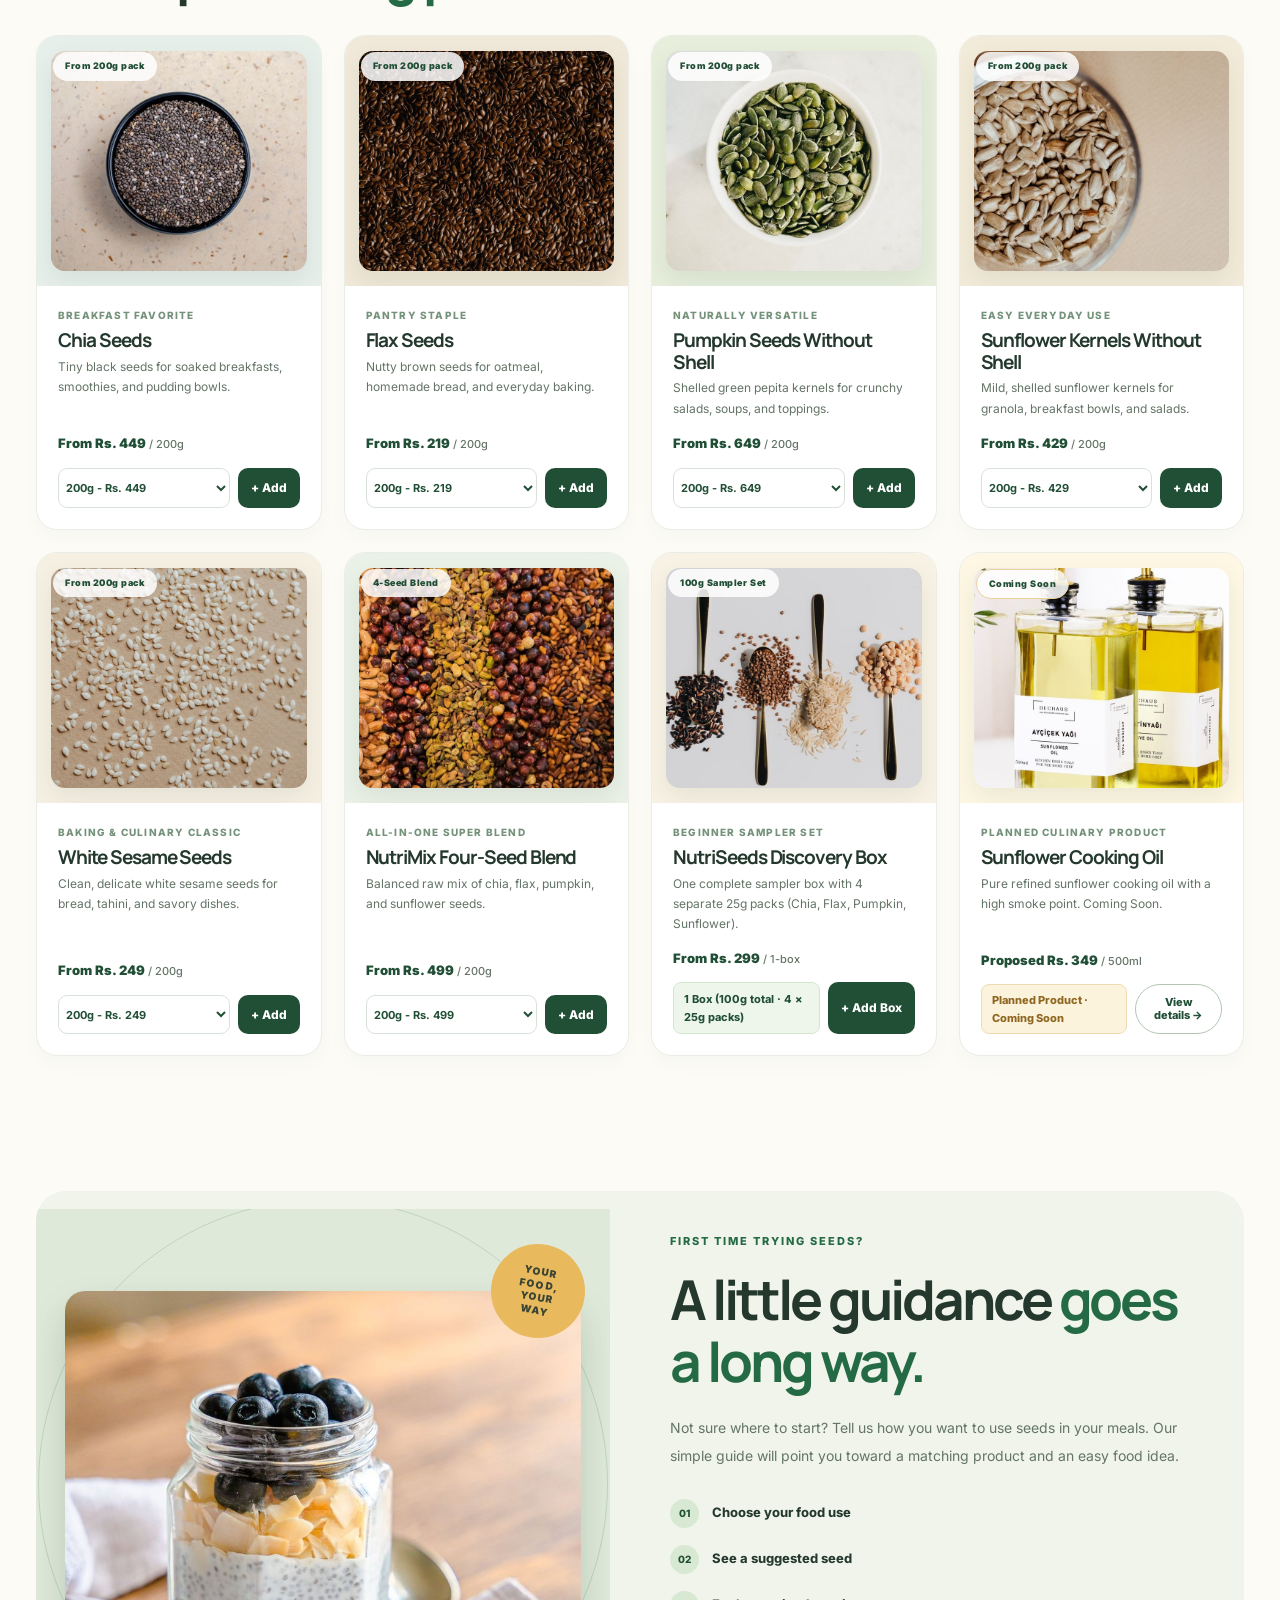
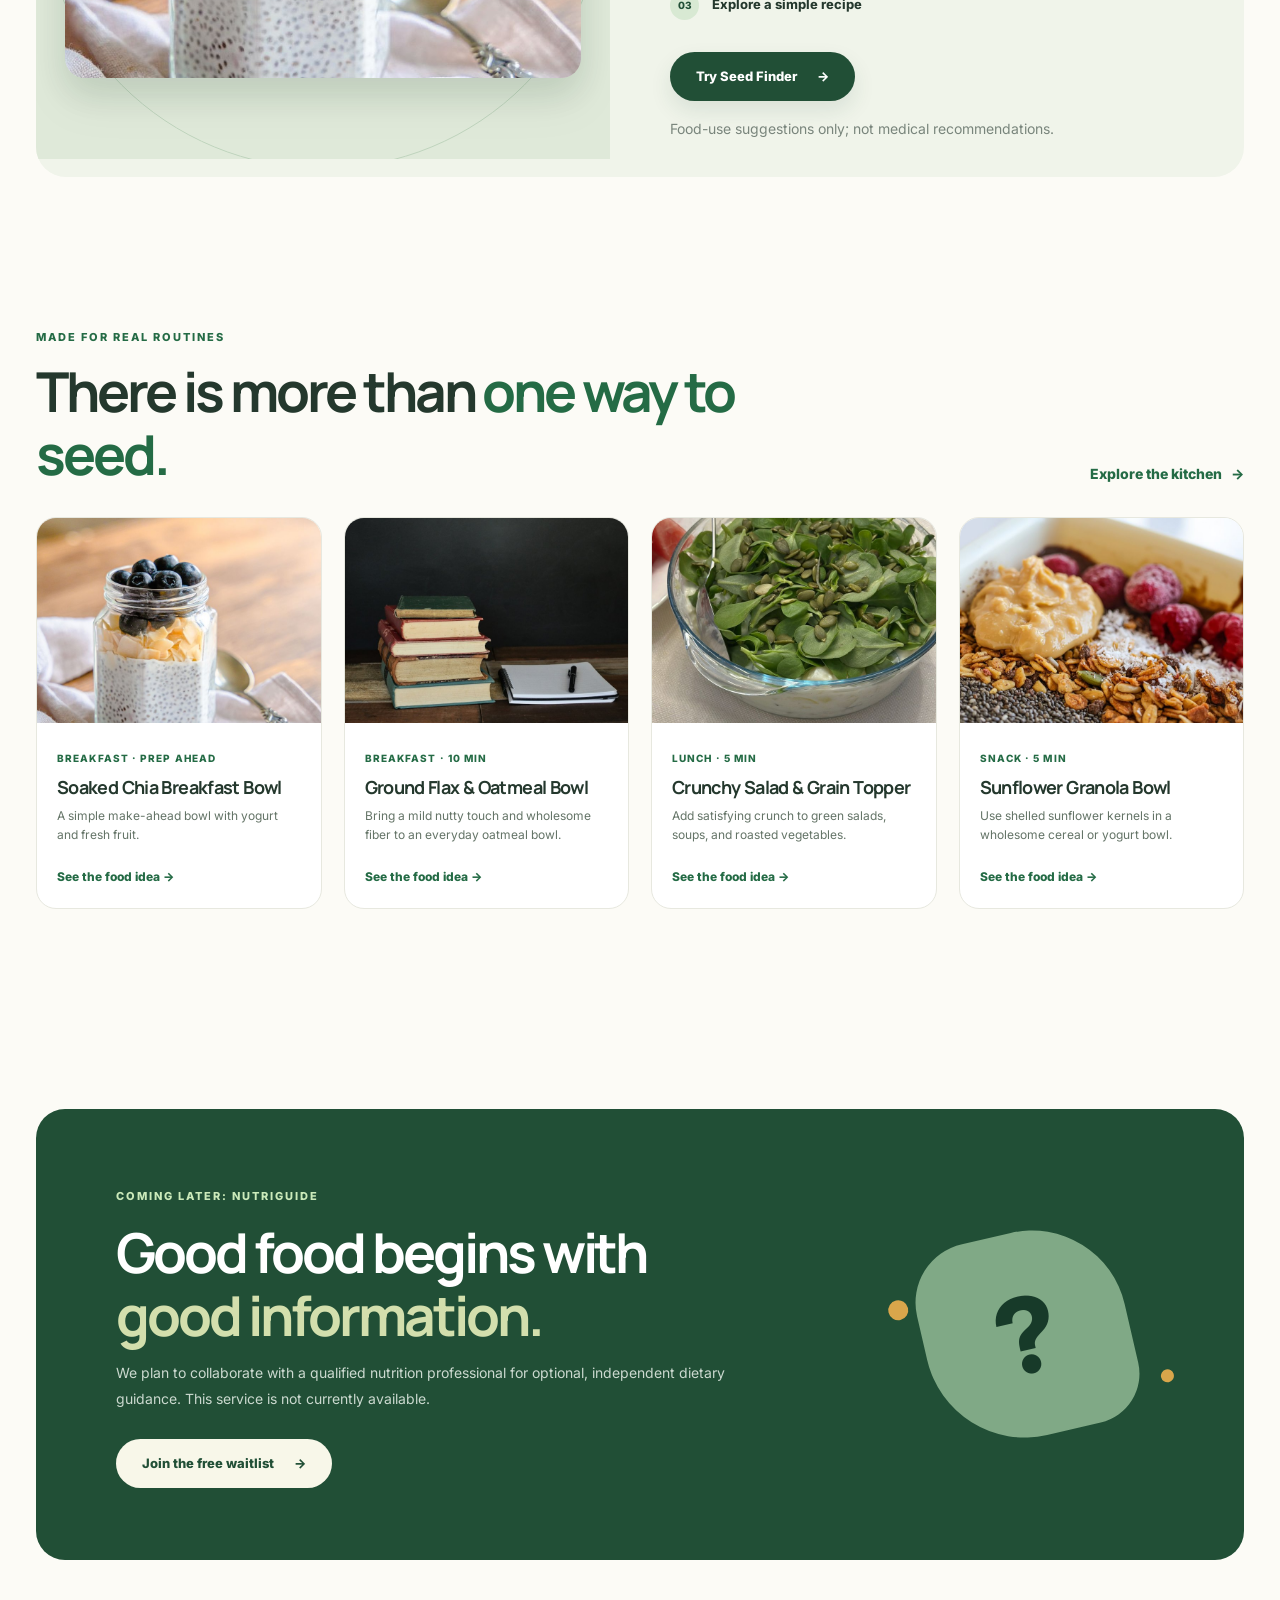
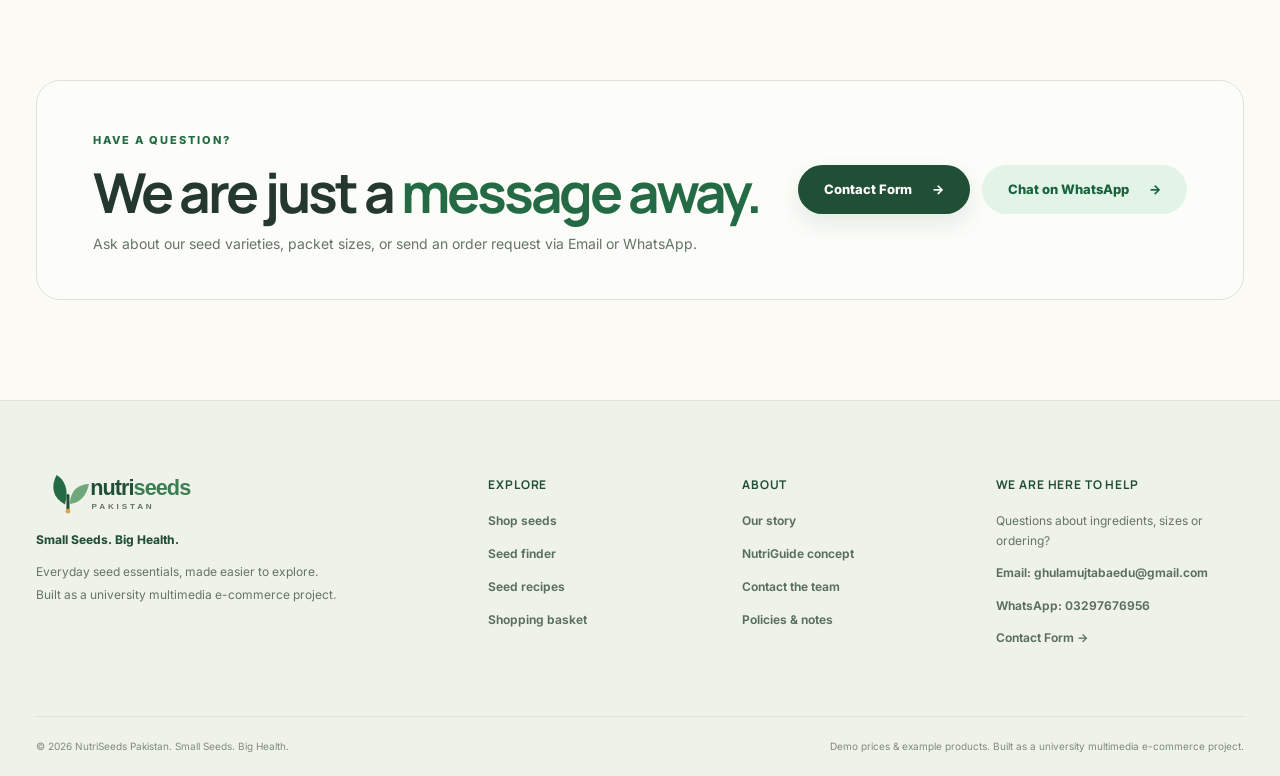
==== commit 0a73da1d: "feat: replace AI-generated images with authentic photographs, add homepage promotional banner, and d" ====
--- a/index.html
+++ b/index.html
@@ -1,9 +1,10 @@
 <!doctype html><html lang="en"><head><meta charset="utf-8"><meta name="viewport" content="width=device-width,initial-scale=1"><meta name="description" content="We help Pakistani students, working people, and families explore edible seeds and seed-based foods with convenient 200g, 500g, 1kg packs, a Discovery Box, simple food guides, and easy online ordering."><meta name="theme-color" content="#214F36"><link rel="icon" type="image/svg+xml" href="assets/icons/symbol.svg"><link rel="preconnect" href="https://fonts.googleapis.com"><link rel="preconnect" href="https://fonts.gstatic.com" crossorigin><link href="https://fonts.googleapis.com/css2?family=Inter:wght@400;500;600;700;800&family=Manrope:wght@400;500;600;700;800&display=swap" rel="stylesheet"><link rel="stylesheet" href="assets/css/styles.css"><title>Everyday Seeds, Simply | NutriSeeds Pakistan</title><script src="assets/js/config.js" defer></script><script src="assets/js/data.js" defer></script><script src="assets/js/app.js" defer></script></head><body data-page="home"><a href="#main" class="skip-link">Skip to content</a><div class="announcement"><span class="tiny-star">&#10022;</span> Everyday edible seeds &amp; blends <span class="announcement-divider">|</span> Convenient 200g, 500g, 1kg packs &amp; Discovery Box <span class="tiny-star">&#10022;</span></div>
 <header class="site-header"><div class="container nav-shell"><a href="index.html" class="brand" aria-label="NutriSeeds Pakistan home"><img src="assets/icons/logo.svg" width="222" height="56" alt="NutriSeeds Pakistan logo"></a><nav class="desktop-nav" aria-label="Main navigation"><a href="index.html" class="nav-link is-active" aria-current=page>Home</a><a href="shop.html" class="nav-link " >Shop seeds</a><a href="seed-finder.html" class="nav-link " >Seed finder</a><a href="recipes.html" class="nav-link " >Recipes</a><a href="nutriguide.html" class="nav-link " >NutriGuide</a><a href="about.html" class="nav-link " >Our story</a><a href="contact.html" class="nav-link " >Contact</a></nav><div class="header-actions"><button type="button" class="icon-btn cart-trigger" data-drawer-open aria-label="Open shopping basket"><span class="symbol-basket" aria-hidden="true"></span><span class="cart-count" data-cart-count>0</span></button><button class="icon-btn menu-toggle" type="button" data-menu-toggle aria-expanded="false" aria-controls="mobile-nav" aria-label="Open menu"><span></span><span></span><span></span></button></div></div><nav id="mobile-nav" class="mobile-nav" aria-label="Mobile navigation" hidden><a href="index.html" class="nav-link is-active" aria-current=page>Home</a><a href="shop.html" class="nav-link " >Shop seeds</a><a href="seed-finder.html" class="nav-link " >Seed finder</a><a href="recipes.html" class="nav-link " >Recipes</a><a href="nutriguide.html" class="nav-link " >NutriGuide</a><a href="about.html" class="nav-link " >Our story</a><a href="contact.html" class="nav-link " >Contact</a><a href="cart.html" class="nav-link">My basket</a></nav></header><main id="main">
-<section class="hero"><div class="container hero-grid"><div class="hero-copy"><span class="eyebrow eyebrow-dark"><span class="eyebrow-dot"></span> NUTRITION MADE APPROACHABLE</span><h1>Good things<br>start <em>small.</em></h1><p class="hero-desc">We help Pakistani students, working people, and families explore edible seeds and seed-based foods by offering convenient product packs, a Discovery Box, simple usage guidance, and easy online ordering, so they can make informed choices without confusion.</p><div class="hero-buttons"><a class="btn btn-primary" href="shop.html">Shop our seeds <span aria-hidden="true">&rarr;</span></a><a class="btn btn-whatsapp" href="https://wa.me/923297676956?text=Hello%20NutriSeeds%20Pakistan!%20I%20am%20interested%20in%20your%20seed%20products.%20Please%20share%20more%20information." target="_blank" rel="noopener noreferrer">Chat on WhatsApp <span aria-hidden="true">&rarr;</span></a><a class="btn btn-plain" href="seed-finder.html">Find your seed <span aria-hidden="true">&rarr;</span></a></div><div class="hero-foot"><span class="hero-foot-icon">&#10003;</span><span>200g, 500g &amp; 1kg packs</span><span class="foot-dot"></span><span>100g Discovery Box</span><span class="foot-dot"></span><span>Easy food-use guides</span></div></div><div class="hero-visual"><div class="hero-orbit hero-orbit-one"></div><div class="hero-orbit hero-orbit-two"></div><div class="hero-sticker">SEED<br>GOODNESS <span>&#10022;</span></div><img class="hero-pack hero-pack-back" src="assets/images/flax.svg" alt="Illustration of NutriSeeds flax seeds packet"><img class="hero-pack hero-pack-center" src="assets/images/chia.svg" alt="Illustration of NutriSeeds chia seeds packet"><img class="hero-pack hero-pack-front" src="assets/images/pumpkin.svg" alt="Illustration of NutriSeeds pumpkin seeds packet"><div class="hero-spark hero-spark-one">&#10022;</div><div class="hero-spark hero-spark-two">&#10022;</div></div></div></section>
+<section class="hero"><div class="container hero-grid"><div class="hero-copy"><span class="eyebrow eyebrow-dark"><span class="eyebrow-dot"></span> NUTRITION MADE APPROACHABLE</span><h1>Good things<br>start <em>small.</em></h1><p class="hero-desc">We help Pakistani students, working people, and families explore edible seeds and seed-based foods by offering convenient product packs, a Discovery Box, simple usage guidance, and easy online ordering, so they can make informed choices without confusion.</p><div class="hero-buttons"><a class="btn btn-primary" href="shop.html">Shop our seeds <span aria-hidden="true">&rarr;</span></a><a class="btn btn-whatsapp" href="https://wa.me/923297676956?text=Hello%20NutriSeeds%20Pakistan!%20I%20am%20interested%20in%20your%20seed%20products.%20Please%20share%20more%20information." target="_blank" rel="noopener noreferrer">Chat on WhatsApp <span aria-hidden="true">&rarr;</span></a><a class="btn btn-plain" href="seed-finder.html">Find your seed <span aria-hidden="true">&rarr;</span></a></div><div class="hero-foot"><span class="hero-foot-icon">&#10003;</span><span>200g, 500g &amp; 1kg packs</span><span class="foot-dot"></span><span>100g Discovery Box</span><span class="foot-dot"></span><span>Easy food-use guides</span></div></div><div class="hero-visual"><div class="hero-orbit hero-orbit-one"></div><div class="hero-orbit hero-orbit-two"></div><div class="hero-sticker">SEED<br>GOODNESS <span>&#10022;</span></div><img class="hero-pack hero-pack-back" src="assets/images/flax.jpg" alt="Whole brown flax seeds"><img class="hero-pack hero-pack-center" src="assets/images/chia.jpg" alt="Raw black chia seeds in a bowl"><img class="hero-pack hero-pack-front" src="assets/images/pumpkin.jpg" alt="Shelled green pumpkin seed kernels"><div class="hero-spark hero-spark-one">&#10022;</div><div class="hero-spark hero-spark-two">&#10022;</div></div></div></section>
 <section class="benefit-band"><div class="container benefit-grid"><div class="benefit"><span class="benefit-icon">01</span><div><strong>Convenient pack sizes</strong><p>Choose 200g, 500g, 1kg packs or a 100g Discovery Box.</p></div></div><div class="benefit"><span class="benefit-icon">02</span><div><strong>Keep it simple</strong><p>Learn everyday preparation and practical food uses.</p></div></div><div class="benefit"><span class="benefit-icon">03</span><div><strong>Order your way</strong><p>Direct checkout request via Email or WhatsApp.</p></div></div></div></section>
+<section class="promo-banner-section" aria-label="NutriSeeds Promotional Banner"><div class="container"><div class="promo-banner-card"><div class="promo-banner-media"><picture><source srcset="assets/images/banner.webp" type="image/webp"><img src="assets/images/banner.jpg" alt="Wholesome edible seed varieties including chia, flax, pumpkin, and sunflower" width="1600" height="700" fetchpriority="high"></picture><div class="promo-banner-overlay" aria-hidden="true"></div></div><div class="promo-banner-content"><span class="promo-banner-tag"><span class="eyebrow-dot"></span> PURE &middot; WHOLESOME &middot; NOURISHING</span><h2 class="promo-banner-title">Discover Nature<br><em>in Every Seed.</em></h2><p class="promo-banner-desc">Explore quality seed varieties, convenient packs, and our NutriSeeds Discovery Box.</p><div class="promo-banner-actions"><a class="btn btn-primary" href="shop.html">Shop Seeds <span aria-hidden="true">&rarr;</span></a><a class="btn btn-outline promo-btn-secondary" href="product.html?id=discovery-box">Explore Discovery Box <span aria-hidden="true">&rarr;</span></a></div></div></div></div></section>
 <section class="section"><div class="container"><div class="section-head"><div><span class="eyebrow">THE COLLECTION</span><h2>Small packs. <em>Big possibilities.</em></h2></div><a class="text-link" href="shop.html">View all seeds <span aria-hidden="true">&rarr;</span></a></div><div class="product-grid" id="featured-products"></div></div></section>
-<section class="section section-inset"><div class="container"><div class="feature-split"><div class="feature-art"><div class="feature-art-ring"></div><img src="assets/images/chia-breakfast.svg" alt="Illustrated breakfast bowl with seeds" loading="lazy"><span class="floating-note">YOUR FOOD,<br>YOUR WAY</span></div><div class="feature-copy"><span class="eyebrow">FIRST TIME TRYING SEEDS?</span><h2>A little guidance <em>goes a long way.</em></h2><p>Not sure where to start? Tell us how you want to use seeds in your meals. Our simple guide will point you toward a matching product and an easy food idea.</p><div class="mini-steps"><div><span>01</span> Choose your food use</div><div><span>02</span> See a suggested seed</div><div><span>03</span> Explore a simple recipe</div></div><a href="seed-finder.html" class="btn btn-primary">Try Seed Finder <span aria-hidden="true">&rarr;</span></a><p class="fine-print">Food-use suggestions only; not medical recommendations.</p></div></div></div></section>
+<section class="section section-inset"><div class="container"><div class="feature-split"><div class="feature-art"><div class="feature-art-ring"></div><img src="assets/images/chia-breakfast.jpg" alt="Soaked chia breakfast bowl prepared with fresh fruit" loading="lazy"><span class="floating-note">YOUR FOOD,<br>YOUR WAY</span></div><div class="feature-copy"><span class="eyebrow">FIRST TIME TRYING SEEDS?</span><h2>A little guidance <em>goes a long way.</em></h2><p>Not sure where to start? Tell us how you want to use seeds in your meals. Our simple guide will point you toward a matching product and an easy food idea.</p><div class="mini-steps"><div><span>01</span> Choose your food use</div><div><span>02</span> See a suggested seed</div><div><span>03</span> Explore a simple recipe</div></div><a href="seed-finder.html" class="btn btn-primary">Try Seed Finder <span aria-hidden="true">&rarr;</span></a><p class="fine-print">Food-use suggestions only; not medical recommendations.</p></div></div></div></section>
 <section class="section"><div class="container"><div class="section-head"><div><span class="eyebrow">MADE FOR REAL ROUTINES</span><h2>There is more than <em>one way to seed.</em></h2></div><a class="text-link" href="recipes.html">Explore the kitchen <span aria-hidden="true">&rarr;</span></a></div><div class="recipe-grid" id="featured-recipes"></div></div></section>
 <section class="section"><div class="container"><div class="guide-banner"><div><span class="eyebrow eyebrow-light">COMING LATER: NUTRIGUIDE</span><h2>Good food begins with <em>good information.</em></h2><p>We plan to collaborate with a qualified nutrition professional for optional, independent dietary guidance. This service is not currently available.</p><a href="nutriguide.html#join-waitlist" class="btn btn-light">Join the free waitlist <span aria-hidden="true">&rarr;</span></a></div><div class="guide-shape"><span>?</span><span class="guide-shape-dot one"></span><span class="guide-shape-dot two"></span></div></div></div></section>
 <section class="section section-last"><div class="container newsletter-card"><div><span class="eyebrow">HAVE A QUESTION?</span><h2>We are just a <em>message away.</em></h2><p>Ask about our seed varieties, packet sizes, or send an order request via Email or WhatsApp.</p></div><div style="display:flex;gap:12px;flex-wrap:wrap;"><a class="btn btn-primary" href="contact.html">Contact Form <span aria-hidden="true">&rarr;</span></a><a class="btn btn-whatsapp" href="https://wa.me/923297676956?text=Hello%20NutriSeeds%20Pakistan!%20I%20am%20interested%20in%20your%20seed%20products.%20Please%20share%20more%20information." target="_blank" rel="noopener noreferrer">Chat on WhatsApp <span aria-hidden="true">&rarr;</span></a></div></div></section>
--- a/assets/css/styles.css
+++ b/assets/css/styles.css
@@ -45,3 +45,232 @@
 .coming-soon-box .badge-soon{display:inline-block;padding:6px 14px;border-radius:100px;font-size:11px;font-weight:800}
 .btn-disabled{background:#e8ece5;color:#859689;border:1px solid #d2ded0;cursor:not-allowed}
 
+/* ==========================================================================
+   AUTHENTIC PHOTOGRAPHY & BANNER ENHANCEMENTS
+   ========================================================================== */
+
+/* Product Cards Photography */
+.product-card .product-media {
+  padding: 14px;
+}
+.product-card .product-media img {
+  width: 100%;
+  height: 220px;
+  max-width: 100%;
+  object-fit: cover;
+  border-radius: 14px;
+  box-shadow: 0 10px 24px rgba(22, 59, 42, 0.08);
+}
+.product-card:hover .product-media img {
+  transform: scale(1.03);
+}
+
+/* Product Detail Photography */
+.product-detail-image img {
+  border-radius: 18px;
+  object-fit: cover;
+  box-shadow: 0 16px 36px rgba(22, 59, 42, 0.12);
+}
+
+/* Hero Section Real Food Photography Discs */
+.hero-pack {
+  object-fit: cover;
+  border-radius: 24px;
+  border: 4px solid #fff;
+  box-shadow: 0 22px 50px rgba(22, 59, 42, 0.16);
+  background: #f7f9f6;
+}
+.hero-pack-back {
+  width: 310px;
+  height: 310px;
+  top: 90px;
+  left: -10px;
+  transform: rotate(-10deg);
+}
+.hero-pack-center {
+  width: 360px;
+  height: 360px;
+  top: 80px;
+  left: 110px;
+  transform: rotate(3deg);
+  z-index: 2;
+}
+.hero-pack-front {
+  width: 290px;
+  height: 290px;
+  top: 250px;
+  left: 15px;
+  transform: rotate(9deg);
+  z-index: 3;
+}
+
+@media(max-width: 991px) {
+  .hero-pack-back { width: 250px; height: 250px; left: -20px; top: 80px; }
+  .hero-pack-center { width: 290px; height: 290px; left: 70px; top: 70px; }
+  .hero-pack-front { width: 230px; height: 230px; left: 0; top: 210px; }
+}
+
+@media(max-width: 820px) {
+  .hero-pack-back { width: 220px; height: 220px; left: calc(50% - 150px); top: 60px; }
+  .hero-pack-center { width: 260px; height: 260px; left: calc(50% - 70px); top: 50px; }
+  .hero-pack-front { width: 200px; height: 200px; left: calc(50% - 140px); top: 180px; }
+}
+
+@media(max-width: 520px) {
+  .hero-pack-back { width: 170px; height: 170px; left: calc(50% - 130px); top: 50px; }
+  .hero-pack-center { width: 200px; height: 200px; left: calc(50% - 60px); top: 40px; }
+  .hero-pack-front { width: 160px; height: 160px; left: calc(50% - 120px); top: 150px; }
+}
+
+/* Feature & About Display Photography */
+.feature-art img {
+  border-radius: 20px;
+  object-fit: cover;
+  box-shadow: 0 16px 36px rgba(22, 59, 42, 0.1);
+}
+.about-display img {
+  border-radius: 20px;
+  object-fit: cover;
+  box-shadow: 0 16px 36px rgba(22, 59, 42, 0.1);
+}
+
+/* Promotional Banner Section */
+.promo-banner-section {
+  padding: 40px 0 20px;
+}
+.promo-banner-card {
+  position: relative;
+  border-radius: var(--radius);
+  overflow: hidden;
+  min-height: 380px;
+  display: flex;
+  align-items: center;
+  background: var(--forest-dark);
+  box-shadow: 0 24px 56px rgba(22, 59, 42, 0.18);
+  border: 1px solid rgba(217, 166, 75, 0.28);
+}
+.promo-banner-media {
+  position: absolute;
+  inset: 0;
+  width: 100%;
+  height: 100%;
+}
+.promo-banner-media picture,
+.promo-banner-media img {
+  display: block;
+  width: 100%;
+  height: 100%;
+  object-fit: cover;
+  object-position: center;
+}
+.promo-banner-overlay {
+  position: absolute;
+  inset: 0;
+  background: linear-gradient(
+    90deg,
+    rgba(14, 38, 27, 0.95) 0%,
+    rgba(22, 59, 42, 0.88) 45%,
+    rgba(22, 59, 42, 0.55) 75%,
+    rgba(22, 59, 42, 0.25) 100%
+  );
+}
+.promo-banner-content {
+  position: relative;
+  z-index: 2;
+  max-width: 650px;
+  padding: 56px 64px;
+  color: var(--cream);
+}
+.promo-banner-tag {
+  display: inline-flex;
+  align-items: center;
+  gap: 8px;
+  color: var(--gold);
+  font: 800 11px/1.4 Inter, Arial, sans-serif;
+  letter-spacing: 0.16em;
+  text-transform: uppercase;
+  margin-bottom: 14px;
+}
+.promo-banner-title {
+  color: #fff;
+  font-size: clamp(2.3rem, 4.6vw, 3.6rem);
+  line-height: 1.12;
+  margin-bottom: 14px;
+  letter-spacing: -0.04em;
+}
+.promo-banner-title em {
+  color: var(--gold);
+  font-style: italic;
+}
+.promo-banner-desc {
+  color: #e5ece5;
+  font-size: 15px;
+  line-height: 1.65;
+  margin-bottom: 26px;
+}
+.promo-banner-actions {
+  display: flex;
+  gap: 14px;
+  flex-wrap: wrap;
+}
+.promo-banner-actions .btn-primary {
+  background: var(--gold);
+  color: var(--forest-dark);
+}
+.promo-banner-actions .btn-primary:hover {
+  background: #edd385;
+}
+.promo-btn-secondary {
+  background: rgba(255, 255, 255, 0.12);
+  color: #fff;
+  border-color: rgba(255, 255, 255, 0.45);
+  backdrop-filter: blur(8px);
+}
+.promo-btn-secondary:hover {
+  background: rgba(255, 255, 255, 0.25);
+  border-color: #fff;
+}
+
+@media (max-width: 820px) {
+  .promo-banner-card {
+    min-height: 340px;
+  }
+  .promo-banner-content {
+    padding: 40px 32px;
+  }
+  .promo-banner-overlay {
+    background: linear-gradient(
+      180deg,
+      rgba(14, 38, 27, 0.94) 0%,
+      rgba(22, 59, 42, 0.88) 100%
+    );
+  }
+}
+@media (max-width: 520px) {
+  .promo-banner-section {
+    padding: 20px 0 10px;
+  }
+  .promo-banner-card {
+    min-height: auto;
+  }
+  .promo-banner-content {
+    padding: 30px 20px;
+  }
+  .promo-banner-title {
+    font-size: 27px;
+  }
+  .promo-banner-desc {
+    font-size: 13.5px;
+    margin-bottom: 20px;
+  }
+  .promo-banner-actions {
+    flex-direction: column;
+    width: 100%;
+    gap: 10px;
+  }
+  .promo-banner-actions .btn {
+    width: 100%;
+  }
+}
+
+
